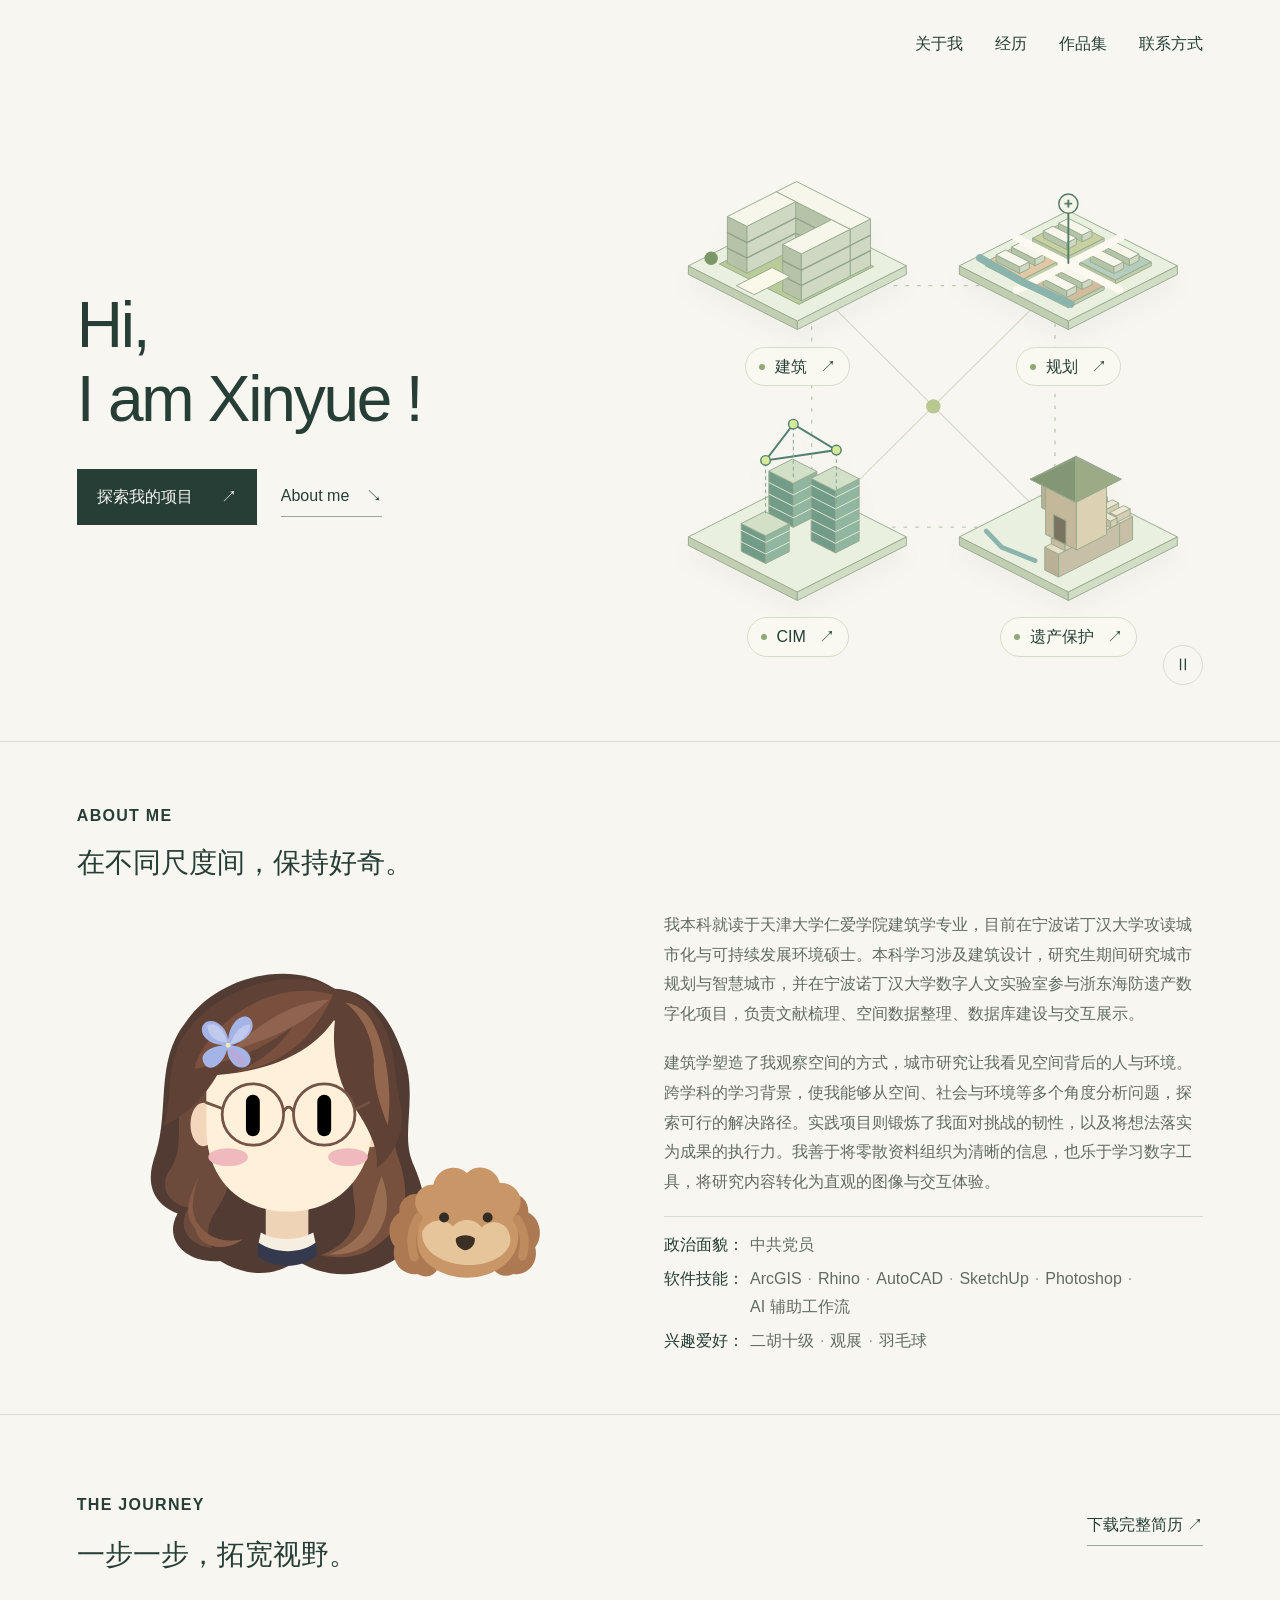
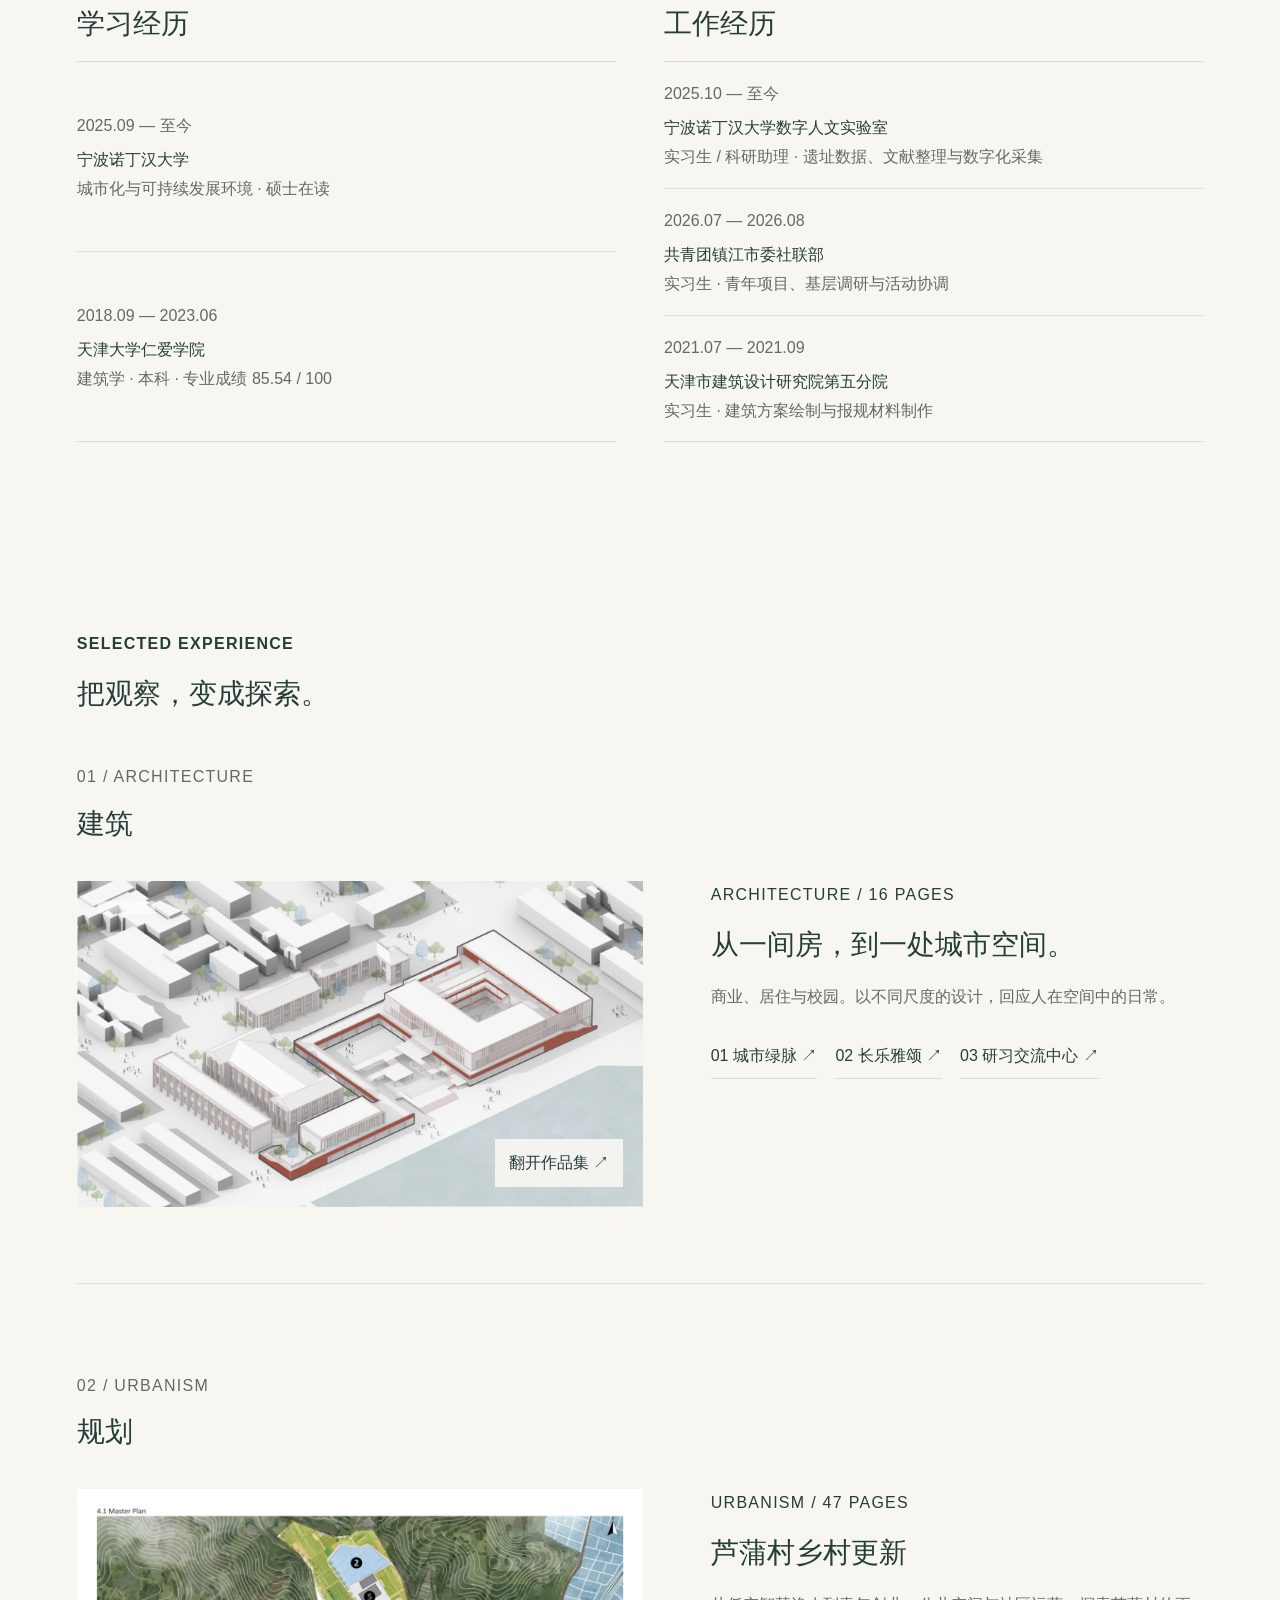
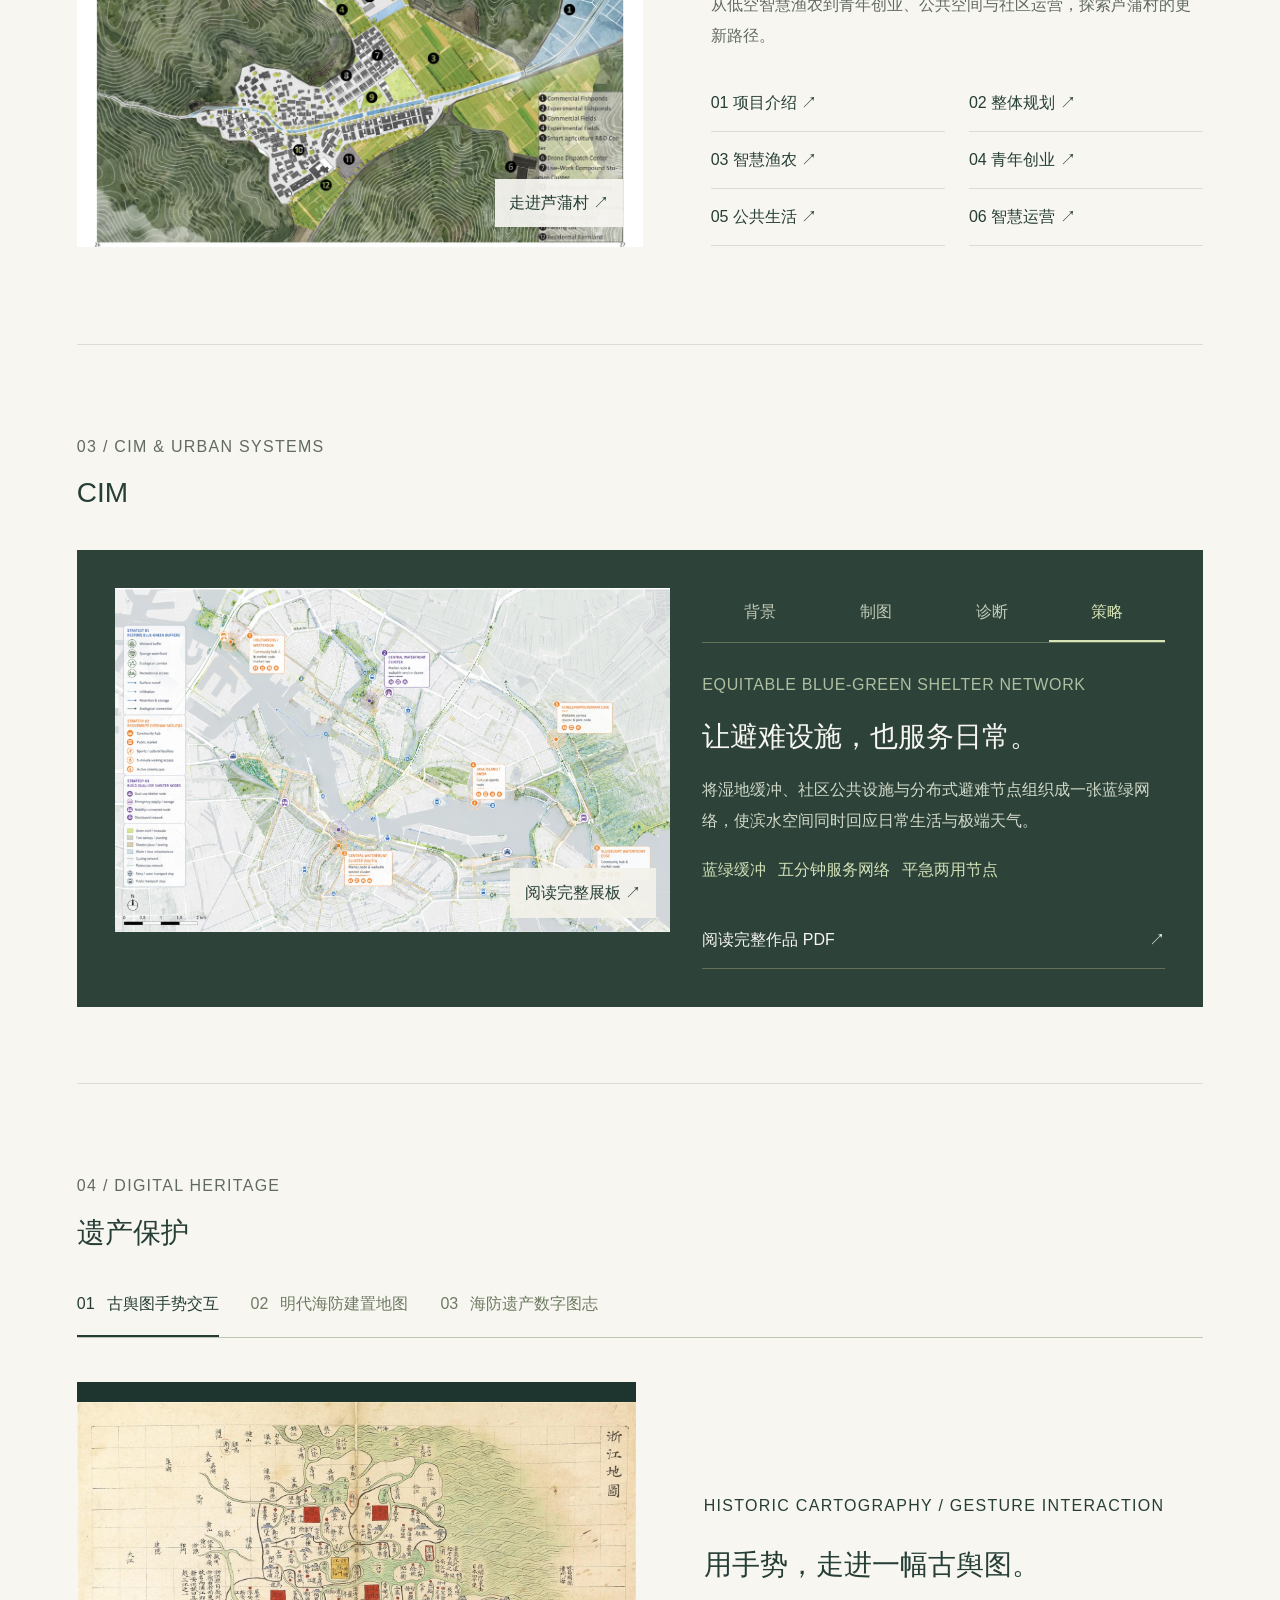
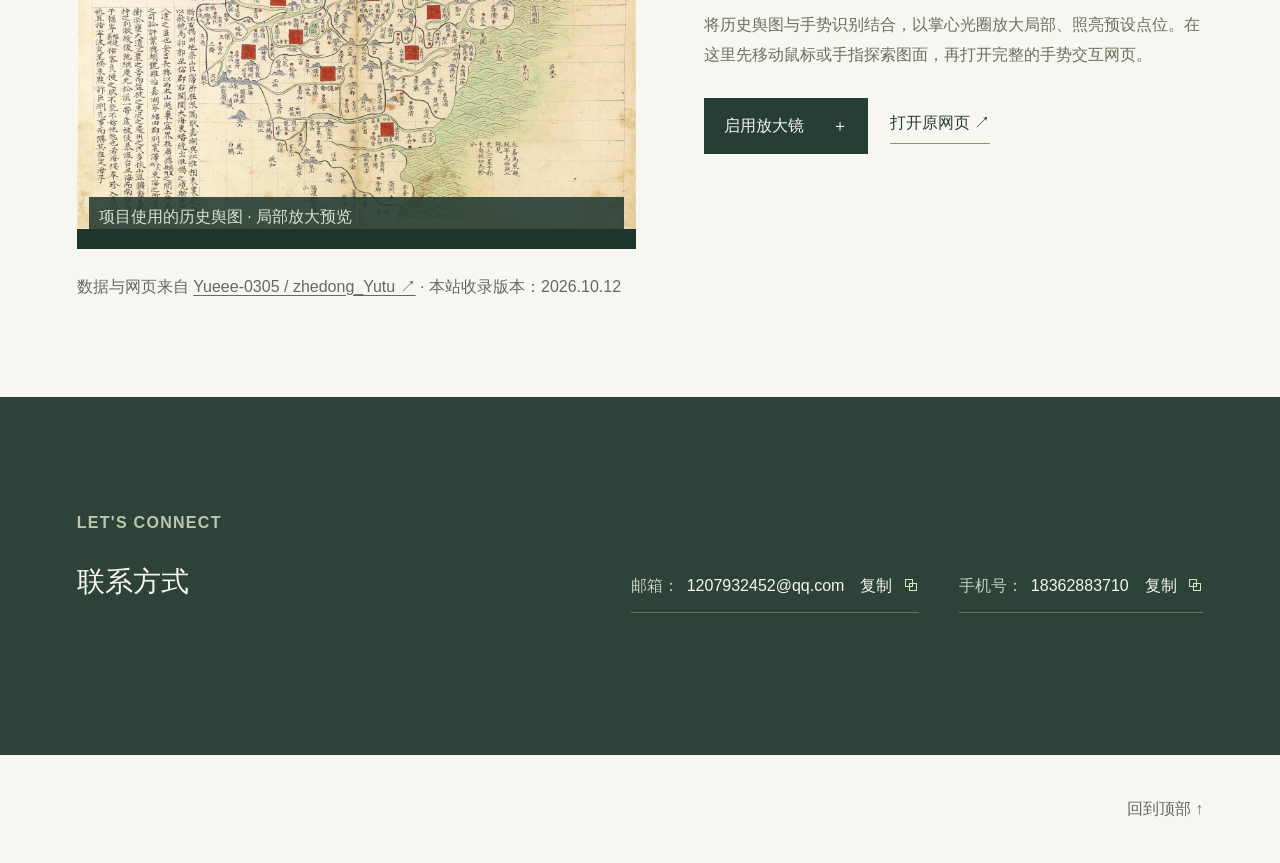
==== index.html @ 7f609395 "Publish reviewed portfolio source and assets" ====
<!doctype html>
<html lang="zh-CN">
<head><meta charset="utf-8"><meta name="viewport" content="width=device-width, initial-scale=1"><meta name="theme-color" content="#f3f2eb"><title>刘欣越 Xinyue Liu｜空间与数字之间</title><meta name="description" content="刘欣越的个人作品与研究档案：建筑、城市规划、遗产数字化与 CIM 交互探索。"><link rel="stylesheet" href="style.css"></head>
<body>
<header><nav aria-label="主导航"><a href="#about">关于我</a><a href="#journey">经历</a><a href="#works">作品集</a><a href="#contact">联系方式</a></nav></header>
<main>
<section class="hero hero-orbit" id="home" aria-labelledby="hello-title"><div class="hero-copy"><h1 id="hello-title">Hi,<br><span>I am Xinyue !</span></h1><div class="hero-links"><a class="primary" href="#works">探索我的项目 <span>↗</span></a><a class="text-link" href="#about">About me <span>↘</span></a></div></div><div class="floating-world" id="floating-world" aria-label="四个作品方向，选择浮标跳转"><div class="world-tilt"><svg class="world-connections" viewBox="0 0 600 600" fill="none" aria-hidden="true"><path d="M165 166 435 166 435 434 165 434Z" stroke="#bec9b4" stroke-width="1.5" stroke-dasharray="4 9"/><path d="M165 166 435 434M435 166 165 434" stroke="#d2d9c9" stroke-width="1.2"/><circle cx="300" cy="300" r="8" fill="#b9c891"/></svg><a class="world-beacon beacon-1" href="#architecture-module" aria-label="查看建筑作品"><span class="island-visual"><svg viewBox="0 0 260 225" fill="none" aria-hidden="true"><polygon points="16.1,145.0 130.0,202.6 130.0,193.6 16.1,136.0" fill="#c1ceb2" stroke="#99aa90" stroke-width="1" stroke-linejoin="round"/><polygon points="243.9,145.0 130.0,202.6 130.0,193.6 243.9,136.0" fill="#d2ddc5" stroke="#99aa90" stroke-width="1" stroke-linejoin="round"/><polygon points="130.0,78.4 243.9,136.0 130.0,193.6 16.1,136.0" fill="#eaf0df" stroke="#99aa90" stroke-width="1" stroke-linejoin="round"/><polygon points="126.6,94.6 209.9,136.7 131.7,176.3 48.4,134.1" fill="#b8cb99" stroke="#99aa90" stroke-width="1" stroke-linejoin="round"/><polygon points="107.9,107.6 185.2,146.8 185.2,97.8 107.9,58.6" fill="#b5c4a9" stroke="#99aa90" stroke-width="1" stroke-linejoin="round"/><polygon points="206.5,136.0 185.2,146.8 185.2,97.8 206.5,87.0" fill="#ced8c2" stroke="#99aa90" stroke-width="1" stroke-linejoin="round"/><polygon points="129.2,47.9 206.5,87.0 185.2,97.8 107.9,58.6" fill="#f7f6ea" stroke="#99aa90" stroke-width="1" stroke-linejoin="round"/><polyline points="107.9,91.6 185.2,130.8 206.5,120.0" fill="none" stroke="#93a28b" stroke-width="1.5" stroke-linecap="round"/><polyline points="107.9,75.6 185.2,114.8 206.5,104.0" fill="none" stroke="#93a28b" stroke-width="1.5" stroke-linecap="round"/><polygon points="56.9,133.4 77.3,143.7 77.3,94.7 56.9,84.4" fill="#b5c4a9" stroke="#99aa90" stroke-width="1" stroke-linejoin="round"/><polygon points="128.3,117.9 77.3,143.7 77.3,94.7 128.3,68.9" fill="#ced8c2" stroke="#99aa90" stroke-width="1" stroke-linejoin="round"/><polygon points="107.9,58.6 128.3,68.9 77.3,94.7 56.9,84.4" fill="#f7f6ea" stroke="#99aa90" stroke-width="1" stroke-linejoin="round"/><polyline points="56.9,117.4 77.3,127.7 128.3,101.9" fill="none" stroke="#93a28b" stroke-width="1.5" stroke-linecap="round"/><polyline points="56.9,101.4 77.3,111.7 128.3,85.9" fill="none" stroke="#93a28b" stroke-width="1.5" stroke-linecap="round"/><polygon points="114.7,162.7 134.2,172.6 134.2,123.6 114.7,113.7" fill="#b5c4a9" stroke="#99aa90" stroke-width="1" stroke-linejoin="round"/><polygon points="185.2,146.8 134.2,172.6 134.2,123.6 185.2,97.8" fill="#ced8c2" stroke="#99aa90" stroke-width="1" stroke-linejoin="round"/><polygon points="165.7,87.9 185.2,97.8 134.2,123.6 114.7,113.7" fill="#f7f6ea" stroke="#99aa90" stroke-width="1" stroke-linejoin="round"/><polyline points="114.7,146.7 134.2,156.6 185.2,130.8" fill="none" stroke="#93a28b" stroke-width="1.5" stroke-linecap="round"/><polyline points="114.7,130.7 134.2,140.6 185.2,114.8" fill="none" stroke="#93a28b" stroke-width="1.5" stroke-linecap="round"/><polygon points="103.7,137.9 122.3,147.3 85.0,166.2 66.2,156.8" fill="#faf8e9" stroke="#99aa90" stroke-width="1" stroke-linejoin="round"/><circle cx="39.9" cy="128.1" r="7" fill="#7c9868" stroke="none" stroke-width="1.5"/></svg></span><span class="beacon-label"><i aria-hidden="true"></i>建筑<span aria-hidden="true">↗</span></span></a><a class="world-beacon beacon-2" href="#planning-module" aria-label="查看规划作品"><span class="island-visual"><svg viewBox="0 0 260 225" fill="none" aria-hidden="true"><polygon points="16.1,145.0 130.0,202.6 130.0,193.6 16.1,136.0" fill="#c1ceb2" stroke="#99aa90" stroke-width="1" stroke-linejoin="round"/><polygon points="243.9,145.0 130.0,202.6 130.0,193.6 243.9,136.0" fill="#d2ddc5" stroke="#99aa90" stroke-width="1" stroke-linejoin="round"/><polygon points="130.0,78.4 243.9,136.0 130.0,193.6 16.1,136.0" fill="#eaf0df" stroke="#99aa90" stroke-width="1" stroke-linejoin="round"/><polygon points="92.6,111.1 130.0,130.0 130.0,126.0 92.6,107.1" fill="#b6c39e" stroke="#99aa90" stroke-width="1" stroke-linejoin="round"/><polygon points="167.4,111.1 130.0,130.0 130.0,126.0 167.4,107.1" fill="#bfceab" stroke="#99aa90" stroke-width="1" stroke-linejoin="round"/><polygon points="130.0,88.1 167.4,107.1 130.0,126.0 92.6,107.1" fill="#c7d19f" stroke="#99aa90" stroke-width="1" stroke-linejoin="round"/><polygon points="119.8,98.5 144.4,110.9 144.4,103.9 119.8,91.5" fill="#b5c4a9" stroke="#99aa90" stroke-width="1" stroke-linejoin="round"/><polygon points="154.7,105.8 144.4,110.9 144.4,103.9 154.7,98.8" fill="#ced8c2" stroke="#99aa90" stroke-width="1" stroke-linejoin="round"/><polygon points="130.0,86.3 154.7,98.8 144.4,103.9 119.8,91.5" fill="#f7f6ea" stroke="#99aa90" stroke-width="1" stroke-linejoin="round"/><polygon points="103.7,106.6 128.3,119.1 128.3,112.1 103.7,99.6" fill="#b5c4a9" stroke="#99aa90" stroke-width="1" stroke-linejoin="round"/><polygon points="138.5,113.9 128.3,119.1 128.3,112.1 138.5,106.9" fill="#ced8c2" stroke="#99aa90" stroke-width="1" stroke-linejoin="round"/><polygon points="113.8,94.5 138.5,106.9 128.3,112.1 103.7,99.6" fill="#f7f6ea" stroke="#99aa90" stroke-width="1" stroke-linejoin="round"/><polygon points="141.9,136.0 179.3,154.9 179.3,150.9 141.9,132.0" fill="#b6c39e" stroke="#99aa90" stroke-width="1" stroke-linejoin="round"/><polygon points="216.7,136.0 179.3,154.9 179.3,150.9 216.7,132.0" fill="#bfceab" stroke="#99aa90" stroke-width="1" stroke-linejoin="round"/><polygon points="179.3,113.1 216.7,132.0 179.3,150.9 141.9,132.0" fill="#b5cdbd" stroke="#99aa90" stroke-width="1" stroke-linejoin="round"/><polygon points="169.1,123.4 193.8,135.9 193.8,128.9 169.1,116.4" fill="#b5c4a9" stroke="#99aa90" stroke-width="1" stroke-linejoin="round"/><polygon points="203.9,130.7 193.8,135.9 193.8,128.9 203.9,123.7" fill="#ced8c2" stroke="#99aa90" stroke-width="1" stroke-linejoin="round"/><polygon points="179.3,111.2 203.9,123.7 193.8,128.9 169.1,116.4" fill="#f7f6ea" stroke="#99aa90" stroke-width="1" stroke-linejoin="round"/><polygon points="152.9,131.6 177.6,144.0 177.6,137.0 152.9,124.6" fill="#b5c4a9" stroke="#99aa90" stroke-width="1" stroke-linejoin="round"/><polygon points="187.8,138.9 177.6,144.0 177.6,137.0 187.8,131.9" fill="#ced8c2" stroke="#99aa90" stroke-width="1" stroke-linejoin="round"/><polygon points="163.2,119.4 187.8,131.9 177.6,137.0 152.9,124.6" fill="#f7f6ea" stroke="#99aa90" stroke-width="1" stroke-linejoin="round"/><polygon points="43.3,136.0 80.7,154.9 80.7,150.9 43.3,132.0" fill="#b6c39e" stroke="#99aa90" stroke-width="1" stroke-linejoin="round"/><polygon points="118.1,136.0 80.7,154.9 80.7,150.9 118.1,132.0" fill="#bfceab" stroke="#99aa90" stroke-width="1" stroke-linejoin="round"/><polygon points="80.7,113.1 118.1,132.0 80.7,150.9 43.3,132.0" fill="#e0c8a5" stroke="#99aa90" stroke-width="1" stroke-linejoin="round"/><polygon points="70.5,123.4 95.2,135.9 95.2,128.9 70.5,116.4" fill="#b5c4a9" stroke="#99aa90" stroke-width="1" stroke-linejoin="round"/><polygon points="105.3,130.7 95.2,135.9 95.2,128.9 105.3,123.7" fill="#ced8c2" stroke="#99aa90" stroke-width="1" stroke-linejoin="round"/><polygon points="80.7,111.2 105.3,123.7 95.2,128.9 70.5,116.4" fill="#f7f6ea" stroke="#99aa90" stroke-width="1" stroke-linejoin="round"/><polygon points="54.4,131.6 79.0,144.0 79.0,137.0 54.4,124.6" fill="#b5c4a9" stroke="#99aa90" stroke-width="1" stroke-linejoin="round"/><polygon points="89.2,138.9 79.0,144.0 79.0,137.0 89.2,131.9" fill="#ced8c2" stroke="#99aa90" stroke-width="1" stroke-linejoin="round"/><polygon points="64.5,119.4 89.2,131.9 79.0,137.0 54.4,124.6" fill="#f7f6ea" stroke="#99aa90" stroke-width="1" stroke-linejoin="round"/><polygon points="92.6,160.9 130.0,179.9 130.0,175.9 92.6,156.9" fill="#b6c39e" stroke="#99aa90" stroke-width="1" stroke-linejoin="round"/><polygon points="167.4,160.9 130.0,179.9 130.0,175.9 167.4,156.9" fill="#bfceab" stroke="#99aa90" stroke-width="1" stroke-linejoin="round"/><polygon points="130.0,138.0 167.4,156.9 130.0,175.9 92.6,156.9" fill="#d2bc9d" stroke="#99aa90" stroke-width="1" stroke-linejoin="round"/><polygon points="119.8,148.3 144.4,160.8 144.4,153.8 119.8,141.3" fill="#b5c4a9" stroke="#99aa90" stroke-width="1" stroke-linejoin="round"/><polygon points="154.7,155.7 144.4,160.8 144.4,153.8 154.7,148.7" fill="#ced8c2" stroke="#99aa90" stroke-width="1" stroke-linejoin="round"/><polygon points="130.0,136.2 154.7,148.7 144.4,153.8 119.8,141.3" fill="#f7f6ea" stroke="#99aa90" stroke-width="1" stroke-linejoin="round"/><polygon points="103.7,156.5 128.3,169.0 128.3,162.0 103.7,149.5" fill="#b5c4a9" stroke="#99aa90" stroke-width="1" stroke-linejoin="round"/><polygon points="138.5,163.8 128.3,169.0 128.3,162.0 138.5,156.8" fill="#ced8c2" stroke="#99aa90" stroke-width="1" stroke-linejoin="round"/><polygon points="113.8,144.3 138.5,156.8 128.3,162.0 103.7,149.5" fill="#f7f6ea" stroke="#99aa90" stroke-width="1" stroke-linejoin="round"/><polyline points="75.6,106.5 183.6,161.1" fill="none" stroke="#fcfaf0" stroke-width="8" stroke-linecap="round"/><polyline points="184.4,106.5 75.6,161.5" fill="none" stroke="#fcfaf0" stroke-width="8" stroke-linecap="round"/><polyline points="37.4,127.7 82.4,153.1 132.6,175.9" fill="none" stroke="#8bb4ac" stroke-width="8" stroke-linecap="round"/><polyline points="130.0,133.0 130.0,74.0" fill="none" stroke="#557c69" stroke-width="2" stroke-linecap="round"/><circle cx="130.0" cy="71.0" r="10" fill="#f3f5e8" stroke="#547965" stroke-width="1.5"/><path d="M126.0 71.0h8m-4-4v8" stroke="#547965" stroke-width="2"/></svg></span><span class="beacon-label"><i aria-hidden="true"></i>规划<span aria-hidden="true">↗</span></span></a><a class="world-beacon beacon-3" href="#amsterdam" aria-label="查看CIM作品"><span class="island-visual"><svg viewBox="0 0 260 225" fill="none" aria-hidden="true"><polygon points="16.1,145.0 130.0,202.6 130.0,193.6 16.1,136.0" fill="#c1ceb2" stroke="#99aa90" stroke-width="1" stroke-linejoin="round"/><polygon points="243.9,145.0 130.0,202.6 130.0,193.6 243.9,136.0" fill="#d2ddc5" stroke="#99aa90" stroke-width="1" stroke-linejoin="round"/><polygon points="130.0,78.4 243.9,136.0 130.0,193.6 16.1,136.0" fill="#eaf0df" stroke="#99aa90" stroke-width="1" stroke-linejoin="round"/><polygon points="100.2,113.2 125.8,126.1 125.8,80.1 100.2,67.2" fill="#729b88" stroke="#99aa90" stroke-width="1" stroke-linejoin="round"/><polygon points="150.4,113.6 125.8,126.1 125.8,80.1 150.4,67.6" fill="#91b6a0" stroke="#99aa90" stroke-width="1" stroke-linejoin="round"/><polygon points="124.9,54.7 150.4,67.6 125.8,80.1 100.2,67.2" fill="#d1e0c7" stroke="#99aa90" stroke-width="1" stroke-linejoin="round"/><polyline points="100.2,103.2 125.8,116.1 150.4,103.6" fill="none" stroke="#e0ead7" stroke-width="1" stroke-linecap="round"/><polyline points="100.2,91.2 125.8,104.1 150.4,91.6" fill="none" stroke="#e0ead7" stroke-width="1" stroke-linecap="round"/><polyline points="100.2,79.2 125.8,92.1 150.4,79.6" fill="none" stroke="#e0ead7" stroke-width="1" stroke-linecap="round"/><polygon points="144.4,139.9 169.9,152.8 169.9,87.8 144.4,74.9" fill="#729b88" stroke="#99aa90" stroke-width="1" stroke-linejoin="round"/><polygon points="194.6,140.3 169.9,152.8 169.9,87.8 194.6,75.3" fill="#91b6a0" stroke="#99aa90" stroke-width="1" stroke-linejoin="round"/><polygon points="169.1,62.4 194.6,75.3 169.9,87.8 144.4,74.9" fill="#d1e0c7" stroke="#99aa90" stroke-width="1" stroke-linejoin="round"/><polyline points="144.4,129.9 169.9,142.8 194.6,130.3" fill="none" stroke="#e0ead7" stroke-width="1" stroke-linecap="round"/><polyline points="144.4,117.9 169.9,130.8 194.6,118.3" fill="none" stroke="#e0ead7" stroke-width="1" stroke-linecap="round"/><polyline points="144.4,105.9 169.9,118.8 194.6,106.3" fill="none" stroke="#e0ead7" stroke-width="1" stroke-linecap="round"/><polyline points="144.4,93.9 169.9,106.8 194.6,94.3" fill="none" stroke="#e0ead7" stroke-width="1" stroke-linecap="round"/><polyline points="144.4,81.9 169.9,94.8 194.6,82.3" fill="none" stroke="#e0ead7" stroke-width="1" stroke-linecap="round"/><polygon points="71.3,151.1 96.8,163.9 96.8,134.9 71.3,122.1" fill="#729b88" stroke="#99aa90" stroke-width="1" stroke-linejoin="round"/><polygon points="121.5,151.5 96.8,163.9 96.8,134.9 121.5,122.5" fill="#91b6a0" stroke="#99aa90" stroke-width="1" stroke-linejoin="round"/><polygon points="96.0,109.6 121.5,122.5 96.8,134.9 71.3,122.1" fill="#d1e0c7" stroke="#99aa90" stroke-width="1" stroke-linejoin="round"/><polyline points="71.3,141.1 96.8,153.9 121.5,141.5" fill="none" stroke="#e0ead7" stroke-width="1" stroke-linecap="round"/><polyline points="71.3,129.1 96.8,141.9 121.5,129.5" fill="none" stroke="#e0ead7" stroke-width="1" stroke-linecap="round"/><polyline points="125.8,18.2 170.8,45.3 96.8,56.1 125.8,18.2" fill="none" stroke="#527f70" stroke-width="2" stroke-linecap="round"/><polyline points="125.8,73.2 125.8,18.2" fill="none" stroke="#7ea492" stroke-width="1" stroke-linecap="round" stroke-dasharray="3 4"/><circle cx="125.8" cy="18.2" r="5" fill="#d6e998" stroke="#527f70" stroke-width="1.5"/><polyline points="170.8,100.3 170.8,45.3" fill="none" stroke="#7ea492" stroke-width="1" stroke-linecap="round" stroke-dasharray="3 4"/><circle cx="170.8" cy="45.3" r="5" fill="#d6e998" stroke="#527f70" stroke-width="1.5"/><polyline points="96.8,111.1 96.8,56.1" fill="none" stroke="#7ea492" stroke-width="1" stroke-linecap="round" stroke-dasharray="3 4"/><circle cx="96.8" cy="56.1" r="5" fill="#d6e998" stroke="#527f70" stroke-width="1.5"/></svg></span><span class="beacon-label"><i aria-hidden="true"></i>CIM<span aria-hidden="true">↗</span></span></a><a class="world-beacon beacon-4" href="#research" aria-label="查看遗产保护作品"><span class="island-visual"><svg viewBox="0 0 260 225" fill="none" aria-hidden="true"><polygon points="16.1,145.0 130.0,202.6 130.0,193.6 16.1,136.0" fill="#c1ceb2" stroke="#99aa90" stroke-width="1" stroke-linejoin="round"/><polygon points="243.9,145.0 130.0,202.6 130.0,193.6 243.9,136.0" fill="#d2ddc5" stroke="#99aa90" stroke-width="1" stroke-linejoin="round"/><polygon points="130.0,78.4 243.9,136.0 130.0,193.6 16.1,136.0" fill="#eaf0df" stroke="#99aa90" stroke-width="1" stroke-linejoin="round"/><polygon points="102.0,105.5 182.7,146.3 182.7,122.3 102.0,81.5" fill="#b9b096" stroke="#99aa90" stroke-width="1" stroke-linejoin="round"/><polygon points="197.1,139.0 182.7,146.3 182.7,122.3 197.1,115.0" fill="#c8c0a6" stroke="#99aa90" stroke-width="1" stroke-linejoin="round"/><polygon points="116.4,74.2 197.1,115.0 182.7,122.3 102.0,81.5" fill="#e7ddc4" stroke="#99aa90" stroke-width="1" stroke-linejoin="round"/><polygon points="105.3,170.8 119.8,178.1 119.8,154.1 105.3,146.8" fill="#b9b096" stroke="#99aa90" stroke-width="1" stroke-linejoin="round"/><polygon points="183.6,145.9 119.8,178.1 119.8,154.1 183.6,121.9" fill="#c8c0a6" stroke="#99aa90" stroke-width="1" stroke-linejoin="round"/><polygon points="169.1,114.6 183.6,121.9 119.8,154.1 105.3,146.8" fill="#e7ddc4" stroke="#99aa90" stroke-width="1" stroke-linejoin="round"/><polygon points="102.0,81.5 108.8,84.9 108.8,77.9 102.0,74.5" fill="#c5bba0" stroke="#99aa90" stroke-width="1" stroke-linejoin="round"/><polygon points="123.2,77.6 108.8,84.9 108.8,77.9 123.2,70.6" fill="#d6cdb3" stroke="#99aa90" stroke-width="1" stroke-linejoin="round"/><polygon points="116.4,67.2 123.2,70.6 108.8,77.9 102.0,74.5" fill="#eee6d3" stroke="#99aa90" stroke-width="1" stroke-linejoin="round"/><polygon points="113.8,87.5 120.7,90.9 120.7,83.9 113.8,80.5" fill="#c5bba0" stroke="#99aa90" stroke-width="1" stroke-linejoin="round"/><polygon points="135.1,83.6 120.7,90.9 120.7,83.9 135.1,76.6" fill="#d6cdb3" stroke="#99aa90" stroke-width="1" stroke-linejoin="round"/><polygon points="128.3,73.2 135.1,76.6 120.7,83.9 113.8,80.5" fill="#eee6d3" stroke="#99aa90" stroke-width="1" stroke-linejoin="round"/><polygon points="125.8,93.5 132.6,97.0 132.6,90.0 125.8,86.5" fill="#c5bba0" stroke="#99aa90" stroke-width="1" stroke-linejoin="round"/><polygon points="147.0,89.6 132.6,97.0 132.6,90.0 147.0,82.6" fill="#d6cdb3" stroke="#99aa90" stroke-width="1" stroke-linejoin="round"/><polygon points="140.2,79.2 147.0,82.6 132.6,90.0 125.8,86.5" fill="#eee6d3" stroke="#99aa90" stroke-width="1" stroke-linejoin="round"/><polygon points="137.7,99.5 144.4,103.0 144.4,96.0 137.7,92.5" fill="#c5bba0" stroke="#99aa90" stroke-width="1" stroke-linejoin="round"/><polygon points="158.9,95.7 144.4,103.0 144.4,96.0 158.9,88.7" fill="#d6cdb3" stroke="#99aa90" stroke-width="1" stroke-linejoin="round"/><polygon points="152.1,85.2 158.9,88.7 144.4,96.0 137.7,92.5" fill="#eee6d3" stroke="#99aa90" stroke-width="1" stroke-linejoin="round"/><polygon points="149.6,105.6 156.3,109.0 156.3,102.0 149.6,98.6" fill="#c5bba0" stroke="#99aa90" stroke-width="1" stroke-linejoin="round"/><polygon points="170.8,101.7 156.3,109.0 156.3,102.0 170.8,94.7" fill="#d6cdb3" stroke="#99aa90" stroke-width="1" stroke-linejoin="round"/><polygon points="164.0,91.2 170.8,94.7 156.3,102.0 149.6,98.6" fill="#eee6d3" stroke="#99aa90" stroke-width="1" stroke-linejoin="round"/><polygon points="161.4,111.6 168.2,115.0 168.2,108.0 161.4,104.6" fill="#c5bba0" stroke="#99aa90" stroke-width="1" stroke-linejoin="round"/><polygon points="182.7,107.7 168.2,115.0 168.2,108.0 182.7,100.7" fill="#d6cdb3" stroke="#99aa90" stroke-width="1" stroke-linejoin="round"/><polygon points="175.9,97.3 182.7,100.7 168.2,108.0 161.4,104.6" fill="#eee6d3" stroke="#99aa90" stroke-width="1" stroke-linejoin="round"/><polygon points="173.3,117.6 180.2,121.0 180.2,114.0 173.3,110.6" fill="#c5bba0" stroke="#99aa90" stroke-width="1" stroke-linejoin="round"/><polygon points="194.6,113.7 180.2,121.0 180.2,114.0 194.6,106.7" fill="#d6cdb3" stroke="#99aa90" stroke-width="1" stroke-linejoin="round"/><polygon points="187.8,103.3 194.6,106.7 180.2,114.0 173.3,110.6" fill="#eee6d3" stroke="#99aa90" stroke-width="1" stroke-linejoin="round"/><polygon points="159.8,119.3 174.2,126.6 174.2,119.6 159.8,112.3" fill="#c5bba0" stroke="#99aa90" stroke-width="1" stroke-linejoin="round"/><polygon points="181.0,123.2 174.2,126.6 174.2,119.6 181.0,116.2" fill="#d6cdb3" stroke="#99aa90" stroke-width="1" stroke-linejoin="round"/><polygon points="166.6,108.9 181.0,116.2 174.2,119.6 159.8,112.3" fill="#eee6d3" stroke="#99aa90" stroke-width="1" stroke-linejoin="round"/><polygon points="147.8,125.3 162.3,132.6 162.3,125.6 147.8,118.3" fill="#c5bba0" stroke="#99aa90" stroke-width="1" stroke-linejoin="round"/><polygon points="169.1,129.2 162.3,132.6 162.3,125.6 169.1,122.2" fill="#d6cdb3" stroke="#99aa90" stroke-width="1" stroke-linejoin="round"/><polygon points="154.7,114.9 169.1,122.2 162.3,125.6 147.8,118.3" fill="#eee6d3" stroke="#99aa90" stroke-width="1" stroke-linejoin="round"/><polygon points="135.9,131.3 150.4,138.7 150.4,131.7 135.9,124.3" fill="#c5bba0" stroke="#99aa90" stroke-width="1" stroke-linejoin="round"/><polygon points="157.2,135.2 150.4,138.7 150.4,131.7 157.2,128.2" fill="#d6cdb3" stroke="#99aa90" stroke-width="1" stroke-linejoin="round"/><polygon points="142.8,120.9 157.2,128.2 150.4,131.7 135.9,124.3" fill="#eee6d3" stroke="#99aa90" stroke-width="1" stroke-linejoin="round"/><polygon points="124.0,137.4 138.5,144.7 138.5,137.7 124.0,130.4" fill="#c5bba0" stroke="#99aa90" stroke-width="1" stroke-linejoin="round"/><polygon points="145.3,141.2 138.5,144.7 138.5,137.7 145.3,134.2" fill="#d6cdb3" stroke="#99aa90" stroke-width="1" stroke-linejoin="round"/><polygon points="130.8,126.9 145.3,134.2 138.5,137.7 124.0,130.4" fill="#eee6d3" stroke="#99aa90" stroke-width="1" stroke-linejoin="round"/><polygon points="112.2,143.4 126.6,150.7 126.6,143.7 112.2,136.4" fill="#c5bba0" stroke="#99aa90" stroke-width="1" stroke-linejoin="round"/><polygon points="133.4,147.3 126.6,150.7 126.6,143.7 133.4,140.3" fill="#d6cdb3" stroke="#99aa90" stroke-width="1" stroke-linejoin="round"/><polygon points="119.0,132.9 133.4,140.3 126.6,143.7 112.2,136.4" fill="#eee6d3" stroke="#99aa90" stroke-width="1" stroke-linejoin="round"/><polygon points="106.2,133.4 138.5,149.8 138.5,92.8 106.2,76.4" fill="#c3b899" stroke="#99aa90" stroke-width="1" stroke-linejoin="round"/><polygon points="169.9,133.8 138.5,149.8 138.5,92.8 169.9,76.8" fill="#ddd1b4" stroke="#99aa90" stroke-width="1" stroke-linejoin="round"/><polygon points="137.7,60.5 169.9,76.8 138.5,92.8 106.2,76.4" fill="#e9e0c8" stroke="#99aa90" stroke-width="1" stroke-linejoin="round"/><polygon points="137.7,51.8 185.2,75.8 137.7,99.9 90.1,75.8" fill="#738668" stroke="#99aa90" stroke-width="1" stroke-linejoin="round"/><polygon points="90.1,75.8 137.7,53.8 137.7,99.9" fill="#839774" stroke="#99aa90" stroke-width="1" stroke-linejoin="round"/><polygon points="185.2,75.8 137.7,53.8 137.7,99.9" fill="#9aab86" stroke="#99aa90" stroke-width="1" stroke-linejoin="round"/><polygon points="137.7,51.8 137.7,53.8 185.2,75.8" fill="#9eae8c" stroke="#99aa90" stroke-width="1" stroke-linejoin="round"/><polygon points="114.7,137.7 127.5,144.2 127.5,119.2 114.7,112.7" fill="#79745f" stroke="#99aa90" stroke-width="1" stroke-linejoin="round"/><polyline points="44.2,130.0 60.3,146.8 95.2,160.9" fill="none" stroke="#8bb4ac" stroke-width="5" stroke-linecap="round"/></svg></span><span class="beacon-label"><i aria-hidden="true"></i>遗产保护<span aria-hidden="true">↗</span></span></a></div><button id="world-motion" class="world-motion" aria-label="暂停浮标动画" aria-pressed="false">Ⅱ</button></div></section>
<section class="about section" id="about"><div class="about-heading"><p class="eyebrow">ABOUT ME</p><h2>在不同尺度间，保持好奇。</h2></div><div class="about-body"><div class="portrait-stage"><button class="portrait-play" id="portrait-play" aria-label="第一次上传2D头像后的女生造型：棕色侧分长发、圆框眼镜、奶油脸和绣球花瓣。眼睛跟随鼠标，点击眯眼歪头、小狗吐舌头"><svg xmlns="http://www.w3.org/2000/svg" class="robot-companion restored-2d-portrait" data-gaze-x="174" data-gaze-y="174" data-gaze-range-x="9" data-gaze-range-y="6" viewBox="20 16 424 350" fill="none" aria-hidden="true">
<g class="robot-head">
<!-- Reference features: chestnut side-swept fringe, softly curled ends, round glasses and hydrangea petal. -->
<path d="M220 46C181 17 104 30 70 80 39 119 54 168 40 212c-12 32-2 51 22 61-15 26 8 51 43 48 30 19 63 13 77-1 40 28 103 11 117-20 21-22 11-54 0-79-12-29 6-67-9-107-13-40-35-67-70-68Z" fill="#523b33"/>
<path d="M74 124C52 165 75 205 52 232c-8 17 3 32 21 35-14 24 5 39 24 41-14-26 11-41 15-61l-2-108Z" fill="#6d4b3c"/>
<path d="M264 100c30 47 8 80 21 117 13 38 8 66-19 86-20 17-42 15-60 12 31-12 39-31 34-56l-10-113Z" fill="#77503e"/>
<path d="M151 254h43v47c-8 9-32 9-43 0Z" fill="#efd3b7"/>
<path d="M146 292c16 9 36 9 53 0l3 14c-17 14-43 14-59 0Z" fill="#f5eee1"/>
<path d="M143 302c18 12 43 12 59 0v14c-17 13-42 13-59 0Z" fill="#34394e"/>
<ellipse cx="88" cy="183" rx="13" ry="22" fill="#f3d6bb"/><ellipse cx="258" cy="184" rx="13" ry="22" fill="#f3d6bb"/>
<path d="M91 145c0-51 34-78 82-78 49 0 85 29 85 78v40c0 49-34 86-84 86-51 0-83-35-83-84Z" fill="#fff0d9"/>
<!-- Asymmetric, broad fringe; the high side part is the reference's main silhouette. -->
<path d="M224 48C183 21 111 42 77 82 47 113 58 157 48 184c24-10 43-32 54-51 53-4 96-22 119-57-4 32 2 65 19 89 16 24 25 42 23 62 22-16 30-44 23-69-6-24-2-60-25-88-10-14-22-23-37-22Z" fill="#604135"/>
<path d="M219 52c-50-14-98 12-124 44-8 10-14 21-16 31 33-6 74-21 100-44-14 22-33 37-58 47 45-7 76-30 98-78Z" fill="#79503d"/>
<path d="M215 57c-40 3-71 25-100 52 38-12 72-24 100-52Z" fill="#8f6350"/>
<path d="M231 60c14 10 27 30 29 58-1 30 10 54 14 66 5-31 0-78-17-107-6-9-14-15-26-17Z" fill="#93664e"/>
<path d="M83 236c-8 27-9 43 8 56 10 8 23 10 37 7-24 17-47 3-48-11-14-15-5-34 3-52Z" fill="#875b46"/>
<path d="M268 235c9 24 7 45-7 62-11 13-28 19-46 17 18-6 30-16 37-30 7-13 8-31 16-49Z" fill="#986d52"/>
<ellipse cx="113" cy="216" rx="20" ry="9" fill="#efb9bd"/><ellipse cx="234" cy="216" rx="20" ry="9" fill="#efb9bd"/>
<g class="robot-gaze"><g class="robot-blink"><rect class="capsule-eye" x="131" y="153" width="14" height="42" rx="7" fill="#000000"/><rect class="capsule-eye" x="203" y="153" width="14" height="42" rx="7" fill="#000000"/></g><g class="happy-eyes" opacity="0" stroke="#000000" stroke-width="6" stroke-linecap="round"><path d="M126 176Q138 160 150 176"/><path d="M198 176Q210 160 222 176"/></g></g>
<g class="portrait-glasses" stroke="#745447" stroke-width="2.8"><circle cx="138" cy="173" r="31"/><circle cx="210" cy="173" r="31"/><path d="M169 170c3-6 7-6 10 0m-72-3-16-6m150 7 14-7" stroke-linecap="round"/></g>
<g class="hydrangea-petal">
<path d="M108 103C87 101 83 87 89 81c8-7 22 2 24 16 2-20 17-28 23-20 6 10-4 22-20 26 19 2 24 16 16 21-10 6-20-6-20-17-4 16-18 24-23 15-6-9 3-17 19-19Z" fill="#a5b4e7"/>
<path d="M112 100c-3-14-12-21-20-17 0 10 9 18 20 17Zm3 2c11-2 21-10 20-20-9 0-16 9-20 20Z" fill="#c0caee"/>
<path d="M114 106c0 10 9 18 16 17 2-8-5-14-16-17Z" fill="#b8a9db"/>
<circle cx="113" cy="103" r="2.5" fill="#ebe6bd"/>
</g>
</g>
<!-- Teddy-cut toy poodle: rounded curls, pendant ears and a compact muzzle. -->
<g class="teddy-head">
<path d="M316 258c-17-12-32 1-30 14-12 8-13 24-5 34-4 16 8 30 23 28 13 7 23-2 23-16Zm69 0c18-12 32 0 31 14 13 7 15 24 7 35 4 16-8 29-22 27-13 6-23-3-24-17Z" fill="#ad7952"/>
<path d="M309 276c-15-14-4-33 11-32 5-19 24-21 34-12 12-12 31-3 33 10 20 0 28 20 15 34 8 20 4 39-13 51-22 16-57 14-76-5-12-12-11-31-4-46Z" fill="#c99767"/>
<path d="M309 291c7-13 22-14 31-5 7-9 22-9 29 1 9-9 25-6 28 7 6 15-14 31-40 31-27 0-50-14-48-34Z" fill="#e7c59b"/>
<circle cx="331" cy="277" r="5" fill="#322c25"/><circle cx="375" cy="277" r="5" fill="#322c25"/>
<g class="teddy-tongue" opacity="0"><path d="M342 309c3 11 18 11 21 0Z" fill="#674736"/><path d="M346 313h13v10c0 11-13 11-13 0Z" fill="#e7a1a5"/><path d="M352.5 315v8" stroke="#cb818d" stroke-width="1.2" stroke-linecap="round"/></g>
<path d="M343 298c5-4 14-4 19 0 1 7-5 12-10 12-5-1-10-5-9-12Z" fill="#3c3025"/>
<path d="M305 277c-8 13-8 29-4 40m104-38c8 13 9 24 5 37" stroke="#bd8b5e" stroke-width="9" stroke-linecap="round"/>
</g>
</svg>
</button></div><div class="about-content"><p class="about-bio">我本科就读于天津大学仁爱学院建筑学专业，目前在宁波诺丁汉大学攻读城市化与可持续发展环境硕士。本科学习涉及建筑设计，研究生期间研究城市规划与智慧城市，并在宁波诺丁汉大学数字人文实验室参与浙东海防遗产数字化项目，负责文献梳理、空间数据整理、数据库建设与交互展示。</p><p class="about-reflection">建筑学塑造了我观察空间的方式，城市研究让我看见空间背后的人与环境。跨学科的学习背景，使我能够从空间、社会与环境等多个角度分析问题，探索可行的解决路径。实践项目则锻炼了我面对挑战的韧性，以及将想法落实为成果的执行力。我善于将零散资料组织为清晰的信息，也乐于学习数字工具，将研究内容转化为直观的图像与交互体验。</p><div class="profile-facts"><p class="profile-detail profile-politics"><span>政治面貌：</span><span class="fact-values"><span>中共党员</span></span></p><p class="profile-detail profile-skills"><span>软件技能：</span><span class="fact-values"><span>ArcGIS</span><span>Rhino</span><span>AutoCAD</span><span>SketchUp</span><span>Photoshop</span><span>AI 辅助工作流</span></span></p><p class="profile-detail profile-hobbies"><span>兴趣爱好：</span><span class="fact-values"><span>二胡十级</span><span>观展</span><span>羽毛球</span></span></p></div></div></div></section>
<section class="journey section" id="journey"><div class="section-heading"><div><p class="eyebrow">THE JOURNEY</p><h2>一步一步，拓宽视野。</h2></div><a class="text-link" href="assets/xinyue-liu-resume.pdf" download>下载完整简历 ↗</a></div><div class="journey-columns"><section class="journey-group" aria-labelledby="education-title"><h3 id="education-title">学习经历</h3><div class="timeline"><article><span class="time">2025.09 — 至今</span><div><h3>宁波诺丁汉大学</h3><p>城市化与可持续发展环境 · 硕士在读</p></div><span class="role">EDUCATION</span></article><article><span class="time">2018.09 — 2023.06</span><div><h3>天津大学仁爱学院</h3><p>建筑学 · 本科 · 专业成绩 85.54 / 100</p></div><span class="role">EDUCATION</span></article></div></section><section class="journey-group" aria-labelledby="internship-title"><h3 id="internship-title">工作经历</h3><div class="timeline"><article><span class="time">2025.10 — 至今</span><div><h3>宁波诺丁汉大学数字人文实验室</h3><p>实习生 / 科研助理 · 遗址数据、文献整理与数字化采集</p></div><span class="role">RESEARCH</span></article><article><span class="time">2026.07 — 2026.08</span><div><h3>共青团镇江市委社联部</h3><p>实习生 · 青年项目、基层调研与活动协调</p></div><span class="role">EXPERIENCE</span></article><article><span class="time">2021.07 — 2021.09</span><div><h3>天津市建筑设计研究院第五分院</h3><p>实习生 · 建筑方案绘制与报规材料制作</p></div><span class="role">DESIGN</span></article></div></section></div></section>

<section class="works section" id="works"><div class="section-heading"><div><p class="eyebrow">SELECTED EXPERIENCE</p><h2>把观察，变成探索。</h2></div></div><article class="work-module" id="architecture-module"><div class="module-heading"><p class="eyebrow">01 / ARCHITECTURE</p><h3>建筑</h3></div><article class="book-card"><button class="book-cover" data-portfolio="architecture" data-board="7" aria-label="打开建筑作品集"><img src="assets/architecture/exchange.webp" alt="国际留学生研习交流中心原作鸟瞰" loading="lazy"><span>翻开作品集 ↗</span></button><div class="book-copy"><p class="eyebrow">ARCHITECTURE / 16 PAGES</p><h3>从一间房，到一处城市空间。</h3><p>商业、居住与校园。以不同尺度的设计，回应人在空间中的日常。</p><div class="book-chapters"><button data-portfolio="architecture" data-board="0">01 城市绿脉 ↗</button><button data-portfolio="architecture" data-board="3">02 长乐雅颂 ↗</button><button data-portfolio="architecture" data-board="7">03 研习交流中心 ↗</button></div></div></article></article><article class="work-module" id="planning-module"><div class="module-heading"><p class="eyebrow">02 / URBANISM</p><h3>规划</h3></div><article class="book-card"><button class="book-cover" data-portfolio="planning" data-board="28" aria-label="打开芦蒲村规划作品集总体规划"><img src="assets/planning/masterplan.webp" alt="芦蒲村总体规划原图，两页拼接" loading="lazy"><span>走进芦蒲村 ↗</span></button><div class="book-copy"><p class="eyebrow">URBANISM / 47 PAGES</p><h3>芦蒲村乡村更新</h3><p>从低空智慧渔农到青年创业、公共空间与社区运营，探索芦蒲村的更新路径。</p><div class="book-chapters"><button data-project="village">01 项目介绍 ↗</button><button data-portfolio="planning" data-board="28">02 整体规划 ↗</button><button data-portfolio="planning" data-board="31">03 智慧渔农 ↗</button><button data-portfolio="planning" data-board="37">04 青年创业 ↗</button><button data-portfolio="planning" data-board="40">05 公共生活 ↗</button><button data-portfolio="planning" data-board="45">06 智慧运营 ↗</button></div></div></article></article><article class="work-module featured-project" id="amsterdam">
<div class="module-heading"><p class="eyebrow">03 / CIM & URBAN SYSTEMS</p><h3>CIM</h3></div><div class="feature-layout"><div class="feature-media"><button id="open-feature-board" aria-label="放大当前阶段的完整作品展板"><img id="feature-image" src="assets/amsterdam/strategy.webp" alt="Amsterdam 蓝绿网络及平急两用避难节点策略图" width="1800" height="1112" loading="lazy"><span class="image-expand">阅读完整展板 ↗</span></button></div>
<div class="feature-story"><div class="phase-selector" role="group" aria-label="选择作品研究阶段"><button data-phase="0" aria-pressed="false"><small>00</small>背景</button><button data-phase="1" aria-pressed="false"><small>01</small>制图</button><button data-phase="2" aria-pressed="false"><small>02</small>诊断</button><button data-phase="3" aria-pressed="true"><small>03</small>策略</button></div><div class="phase-content" aria-live="polite"><p id="phase-en">EQUITABLE BLUE-GREEN SHELTER NETWORK</p><h4 id="phase-title">让避难设施，也服务日常。</h4><p id="phase-body">将湿地缓冲、社区公共设施与分布式避难节点组织成一张蓝绿网络，使滨水空间同时回应日常生活与极端天气。</p><div id="phase-tags"><span>蓝绿缓冲</span><span>五分钟服务网络</span><span>平急两用节点</span></div></div><a class="feature-pdf" href="assets/amsterdam/Amasterdam.pdf" target="_blank" rel="noopener">阅读完整作品 PDF <span>↗</span></a></div></div>

</article><article class="work-module research" id="research"><div class="module-heading"><p class="eyebrow">04 / DIGITAL HERITAGE</p><h3>遗产保护</h3></div><div class="research-tabs" role="group" aria-label="选择交互研究成果"><button data-research="gesture" aria-pressed="true"><span>01</span>古舆图手势交互</button><button data-research="ming" aria-pressed="false"><span>02</span>明代海防建置地图</button><button data-research="atlas" aria-pressed="false"><span>03</span>海防遗产数字图志</button></div>
<div class="research-stage"><div class="research-preview" id="research-preview"><img id="research-image" src="assets/heritage/ming-zhejiang-map.jpg" alt="既有手势交互网页使用的明代浙江舆图" loading="lazy"><div id="map-lens" hidden></div><span class="research-image-note" id="research-image-note">项目使用的历史舆图 · 局部放大预览</span></div><div class="research-summary"><p class="eyebrow" id="research-en">HISTORIC CARTOGRAPHY / GESTURE INTERACTION</p><h3 id="research-title">用手势，走进一幅古舆图。</h3><p id="research-description">将历史舆图与手势识别结合，以掌心光圈放大局部、照亮预设点位。在这里先移动鼠标或手指探索图面，再打开完整的手势交互网页。</p><div class="research-stats" id="research-stats" hidden></div><div class="research-actions"><button id="load-research" class="primary">启用放大镜 <span>＋</span></button><a id="research-link" href="https://yueee-0305.github.io/zhedong_Yutu/" target="_blank" rel="noopener">打开原网页 ↗</a></div></div></div>
<div id="research-live" hidden><div class="live-toolbar"><span id="live-title">交互体验</span><a id="live-fullscreen" href="experiences/ming-map.html" target="_blank" rel="noopener">独立窗口 ↗</a><button id="close-research" aria-label="关闭嵌入式交互体验">收起 ×</button></div><div id="research-frame"></div></div>
<p class="research-source">数据与网页来自 <a href="https://github.com/Yueee-0305/zhedong_Yutu" target="_blank" rel="noopener">Yueee-0305 / zhedong_Yutu ↗</a> · 本站收录版本：2026.10.12</p>
</article></section><section class="contact section" id="contact"><p class="eyebrow">LET'S CONNECT</p><div class="contact-line"><h2>联系方式</h2><div class="contact-actions"><div class="contact-row"><span class="contact-label">邮箱：</span><a href="mailto:1207932452@qq.com">1207932452@qq.com</a><button id="copy-email" data-copy="1207932452@qq.com" data-copy-label="邮箱" aria-label="复制邮箱">复制 <span aria-hidden="true">⧉</span></button></div><div class="contact-row"><span class="contact-label">手机号：</span><a href="tel:+8618362883710">18362883710</a><button id="copy-phone" data-copy="18362883710" data-copy-label="手机号" aria-label="复制手机号">复制 <span aria-hidden="true">⧉</span></button></div><p id="copy-status" role="status" aria-live="polite"></p></div></div></section>
</main><footer><a href="#home">回到顶部 ↑</a></footer>
<dialog id="project-dialog" aria-labelledby="dialog-title"><div class="dialog-head"><span>PROJECT ARCHIVE</span><button id="close-dialog" aria-label="关闭项目详情">关闭 ×</button></div><div id="dialog-art"></div><div class="dialog-body"><p id="dialog-category" class="eyebrow"></p><h2 id="dialog-title"></h2><p id="dialog-description"></p><div id="dialog-details"></div><p class="dialog-source"></p></div></dialog>
<dialog id="board-dialog" aria-labelledby="board-title"><div class="board-toolbar"><div><span id="board-title">Amsterdam · 作品展板</span><small id="board-count">4 / 4</small></div><div class="board-controls"><button id="board-prev" aria-label="上一张展板">←</button><button id="board-next" aria-label="下一张展板">→</button><label><span class="sr-only">跳转页码</span><select id="board-page" aria-label="跳转页码"></select></label><label>缩放 <select id="board-zoom" aria-label="原图缩放比例"><option value="100">100%</option><option value="150">150%</option><option value="200">200%</option></select></label><button id="board-close" aria-label="关闭原图">关闭 ×</button></div></div><div class="board-nav"><div id="board-chapters" role="group" aria-label="图册章节"></div><a id="board-pdf" href="assets/amsterdam/Amasterdam.pdf" target="_blank" rel="noopener">PDF ↗</a></div><div class="board-scroll" tabindex="0" aria-label="可滚动的作品原图"><div class="board-paper"><img id="board-image" src="assets/amsterdam/board-4.webp" alt="Amsterdam 第四张完整展板"></div></div></dialog>
<script src="app.js"></script>
</body></html>
---- style.css ----
/* Calibri handles Latin; YouYuan handles Chinese. Use installed licensed fonts. */
@font-face{font-family:"Portfolio Calibri";src:local("Calibri");font-weight:100 900;font-display:swap;unicode-range:U+0000-024F,U+2000-206F}
@font-face{font-family:"Portfolio YouYuan";src:local("YouYuan"),local("幼圆");font-weight:100 900;font-display:swap;unicode-range:U+2E80-9FFF,U+F900-FAFF,U+FF00-FFEF}
:root{--font-ui:"Portfolio Calibri","Portfolio YouYuan",Calibri,"YouYuan","幼圆",sans-serif;--type-primary:48px;--type-secondary:28px;--type-small:16px}
:root{--paper:#f3f2eb;--ink:#203a32;--muted:#73796c;--border:#d7dacd;--lime:#d8ee83;--white:#fbfcf5}*{box-sizing:border-box}html{scroll-behavior:smooth;scroll-padding-top:90px}body{margin:0;background:var(--paper);color:var(--ink);font-family:var(--font-ui);-webkit-font-smoothing:antialiased}a{color:inherit;text-decoration:none}button,input{font:inherit}button,a,input{ -webkit-tap-highlight-color:transparent}button{cursor:pointer}button:focus-visible,a:focus-visible,input:focus-visible{outline:3px solid #849d42;outline-offset:5px}header{max-width:1600px;margin:auto;height:100px;display:flex;align-items:center;justify-content:space-between;padding:0 5%;border-bottom:1px solid var(--border)}.brand{display:flex;align-items:center;gap:13px;font-size:var(--type-small);font-weight:600}.brand small{display:block;font-size:var(--type-small);letter-spacing:2px;margin-top:6px;font-weight:400}.brand-mark{font-family:var(--font-ui);font-size:var(--type-primary);letter-spacing:-12px;width:42px;font-style:italic;margin-top:-6px}.brand-mark span{color:#839261}nav{display:flex;gap:34px;font-size:var(--type-small)}nav a{position:relative}nav a:after{content:'';position:absolute;left:0;bottom:-9px;width:0;height:1px;background:var(--ink);transition:width .2s}nav a:hover:after{width:100%}nav span{font-size:var(--type-small);margin-left:4px;color:var(--muted)}.contact-nav{border:1px solid var(--ink);border-radius:30px;padding:12px 18px;font-size:var(--type-small)}.contact-nav span{margin-left:22px}.hero{max-width:1600px;margin:auto;display:grid;grid-template-columns:1fr 1.05fr;gap:3%;padding:56px 5% 62px;align-items:center}.eyebrow{font-size:var(--type-small);letter-spacing:1.8px;line-height:1.7;font-weight:500}.eyebrow i,.model-top i{display:inline-block;width:6px;height:6px;background:#7d9a44;border-radius:50%;margin-right:8px}.hero h1{font-size:var(--type-primary);line-height:1.3;letter-spacing:-3px;font-weight:500;margin:38px 0 22px;position:relative}.serif{font-family:var(--font-ui);font-weight:400}.asterisk{font-size:var(--type-primary);display:inline-block;margin-left:15px;color:#92a45e;vertical-align:middle;animation:turn 26s linear infinite}.intro{font-size:var(--type-small);line-height:2.1;color:var(--muted);max-width:410px}.hero-links{display:flex;align-items:center;gap:27px;margin:32px 0 57px}.primary{display:inline-flex;gap:40px;background:var(--ink);color:var(--paper);padding:17px 21px;font-size:var(--type-small);transition:background .2s,transform .2s}.primary:hover{background:#3b5648;transform:translateY(-2px)}.text-link{font-size:var(--type-small);border-bottom:1px solid var(--ink);padding:7px 0}.text-link span{margin-left:12px}.hero-caption{font-size:var(--type-small);display:flex;align-items:center;gap:12px;color:var(--muted);line-height:1.7}.line{height:1px;width:27px;background:#aaa}.model-panel{height:525px;background:#e7ebdf;position:relative;border:1px solid #d8ddce;overflow:hidden}.model-top{position:absolute;top:20px;left:22px;right:22px;display:flex;justify-content:space-between;font-size:var(--type-small);letter-spacing:1.4px;z-index:2}.model-top i{width:5px;height:5px}.mode-tabs{position:absolute;top:54px;left:22px;display:flex;background:#f7f8efbb;padding:3px;border:1px solid #d0d7c5;z-index:2}.mode-tabs button{border:0;background:transparent;font-size:var(--type-small);padding:7px 15px;color:var(--ink)}.mode-tabs button[aria-pressed=true]{background:var(--ink);color:white}#city{width:100%;height:100%;display:block;cursor:grab;touch-action:pan-y}#city.dragging{cursor:grabbing}.model-note{position:absolute;top:104px;left:23px;font-size:var(--type-small);display:flex;align-items:center;gap:7px;color:#67745d;pointer-events:none}.note-cross{font-size:var(--type-secondary)}.model-bottom{position:absolute;bottom:51px;left:22px;right:22px;display:flex;align-items:center;justify-content:space-between;font-size:var(--type-small);color:#67745d;gap:10px}.model-bottom button{font-size:var(--type-small);background:transparent;color:var(--ink);border:1px solid #c0c9b5;padding:6px 8px}.layer-control{position:absolute;bottom:22px;left:22px;right:22px;font-size:var(--type-small);display:flex;align-items:center;gap:15px}.layer-control input{accent-color:var(--ink);height:3px;flex:1;min-width:20px}.layer-control span{font-variant-numeric:tabular-nums;min-width:28px}.drag-hint{position:absolute;right:22px;top:106px;font-size:var(--type-small);color:#79836d;pointer-events:none}.building-info{position:absolute;left:25%;top:40%;background:var(--ink);color:white;box-shadow:0 10px 20px #102d1920;padding:15px 40px 15px 18px;max-width:70%;font-size:var(--type-small);pointer-events:auto}.building-info small{display:block;line-height:1.6;font-size:var(--type-small);margin-top:6px;color:#dde7c8}.building-info button{position:absolute;right:6px;top:7px;border:0;background:none;color:white;font-size:var(--type-small)}.discipline-bar{border-top:1px solid var(--border);border-bottom:1px solid var(--border);display:flex;align-items:center;justify-content:space-between;padding:23px 5%;font-size:var(--type-small);gap:15px}.discipline-bar>span:first-child{color:var(--muted);font-size:var(--type-small)}.discipline-bar b{font-weight:400;margin-left:35px;color:#8d9b6e}.section{padding:90px 5%;max-width:1600px;margin:0 auto}.section-heading{display:flex;align-items:flex-end;justify-content:space-between;gap:30px;margin-bottom:35px}h2{font-size:var(--type-secondary);font-weight:500;letter-spacing:-1px;line-height:1.4;margin:14px 0 0}.section-heading>p{font-size:var(--type-small);color:var(--muted);line-height:1.9;margin:0}.work-toolbar{display:flex;align-items:center;justify-content:space-between;gap:15px;margin-bottom:28px}.filters{display:flex;gap:7px;flex-wrap:wrap}.filters button{border:1px solid transparent;border-radius:30px;padding:9px 18px;font-size:var(--type-small);color:#68735f;background:none}.filters button[aria-pressed=true]{background:var(--ink);color:var(--white)}.filters sup{font-size:var(--type-small);margin-left:3px}.asset-note{font-size:var(--type-small);color:#838779}.work-grid{display:grid;grid-template-columns:1fr 1fr;gap:40px 26px}.project{border:0;padding:0;text-align:left;background:none;color:var(--ink);width:100%}.project-visual{position:relative;aspect-ratio:1.6;overflow:hidden;background:#e2e6db}.project svg{width:100%;height:100%;display:block;transition:transform .65s}.project:hover svg{transform:scale(1.035)}.project .open-project{position:absolute;right:17px;bottom:17px;width:38px;height:38px;border-radius:50%;display:grid;place-items:center;background:var(--paper);font-size:var(--type-secondary);transition:background .2s,transform .2s}.project:hover .open-project{background:var(--lime);transform:rotate(45deg)}.project-number{position:absolute;left:18px;top:17px;font-family:var(--font-ui);font-size:var(--type-small)}.project-label{position:absolute;right:18px;top:17px;font-size:var(--type-small);letter-spacing:1px}.project-meta{display:flex;justify-content:space-between;align-items:center;gap:10px;margin-top:19px}.project h3{font-size:var(--type-secondary);font-weight:500;margin:0}.project-meta>span{font-size:var(--type-small);color:var(--muted)}.project p{font-size:var(--type-small);color:var(--muted);line-height:1.7;margin:9px 0 0}.works-footnote{font-size:var(--type-small);color:var(--muted);margin:24px 0 0}.about{border-top:1px solid var(--border);display:grid;grid-template-columns:1fr 1fr;gap:60px;background:#e9ecdf}.about h2{font-size:var(--type-primary)}.coordinate{display:flex;align-items:center;gap:20px;margin-top:70px;font-size:var(--type-small);line-height:1.8}.coordinate small{font-size:var(--type-small);letter-spacing:1.2px;color:var(--muted)}.compass{font-size:var(--type-primary);font-weight:300}.about-content>p{font-size:var(--type-small);line-height:2;color:#67715f}.about-content .about-lead{font-size:var(--type-secondary);color:var(--ink);margin-top:4px;margin-bottom:25px;line-height:1.8}.skills{display:flex;flex-wrap:wrap;gap:8px;margin:26px 0}.skills span{font-size:var(--type-small);border:1px solid #c8cfbb;border-radius:25px;padding:8px 14px}.personal-note{display:flex;gap:20px;border-top:1px solid #cdd3c0;padding-top:23px;font-size:var(--type-small);align-items:center}.personal-note>span{color:var(--muted)}.personal-note p{margin:0}.timeline{border-top:1px solid var(--border)}.timeline article{display:grid;grid-template-columns:24% 1fr 100px;gap:20px;align-items:center;border-bottom:1px solid var(--border);padding:25px 0}.time{font-size:var(--type-small);font-family:var(--font-ui);color:var(--muted)}.timeline h3{font-size:var(--type-small);font-weight:500;margin:0}.timeline p{font-size:var(--type-small);color:var(--muted);margin:9px 0 0;line-height:1.7}.role{font-size:var(--type-small);letter-spacing:1px;text-align:right;color:var(--muted)}.contact{background:var(--ink);color:var(--paper);display:flex;align-items:center;justify-content:space-between;gap:30px}.contact .eyebrow{color:#bdc7ad}.contact h2{font-size:var(--type-primary)}.contact h2 span{color:var(--lime);margin-left:40px}.contact p:not(.eyebrow){color:#b5c1aa;font-size:var(--type-small);line-height:1.9;margin-top:25px}.contact-actions{min-width:300px}.contact-actions>a{font-size:var(--type-secondary);display:block;padding-bottom:16px;border-bottom:1px solid #627160}.contact-actions>a span{margin-left:20px;color:var(--lime)}.contact-actions button{color:var(--paper);background:transparent;border:0;padding:16px 0;font-size:var(--type-small)}.contact-actions button span{margin-left:15px}.contact-actions #copy-status{min-height:22px;margin:0;font-size:var(--type-small)}footer{display:flex;justify-content:space-between;align-items:center;gap:20px;padding:32px 5%;font-size:var(--type-small);color:var(--muted)}.brand-mini{font-weight:600;color:var(--ink)}dialog{border:0;padding:0;max-width:830px;width:calc(100% - 36px);max-height:90vh;color:var(--ink);background:var(--paper)}dialog::backdrop{background:#16271edd;backdrop-filter:blur(6px)}.dialog-head{display:flex;justify-content:space-between;align-items:center;padding:17px 25px;font-size:var(--type-small);letter-spacing:1.5px;position:sticky;top:0;background:var(--paper);z-index:2}.dialog-head button{border:0;background:none;color:var(--ink);font-size:var(--type-small)}#dialog-art{height:270px;overflow:hidden}#dialog-art svg{width:100%;height:100%;display:block}.dialog-body{padding:30px 40px 40px}.dialog-body h2{font-size:var(--type-secondary);margin-bottom:20px}.dialog-body>p{font-size:var(--type-small);line-height:1.9}#dialog-details{display:grid;grid-template-columns:1fr 1fr;gap:25px;margin-top:28px}#dialog-details h3{font-size:var(--type-small);letter-spacing:1px;color:var(--muted);font-weight:400}#dialog-details p{font-size:var(--type-small);line-height:1.9}.dialog-body .dialog-source{font-size:var(--type-small);color:var(--muted);border-top:1px solid var(--border);padding-top:20px;margin-top:25px}.reveal{animation:appear .5s ease both}@keyframes appear{from{opacity:0;transform:translateY(12px)}to{opacity:1;transform:translateY(0)}}@keyframes turn{to{transform:rotate(360deg)}}@media(min-width:1700px){.discipline-bar{padding-left:calc((100% - 1440px)/2);padding-right:calc((100% - 1440px)/2)}}@media(max-width:1000px){.hero{grid-template-columns:1fr 1fr;gap:20px}.hero h1{font-size:var(--type-primary);letter-spacing:-2px}.asterisk{font-size:var(--type-secondary);margin-left:5px}.model-panel{height:480px}.hero .eyebrow{font-size:var(--type-small);letter-spacing:1px}.hero-caption{font-size:var(--type-small);gap:7px}.drag-hint{display:none}.about{gap:30px}.contact-actions{min-width:260px}.contact-actions>a{font-size:var(--type-secondary)}.asset-note{max-width:180px;line-height:1.6}.project h3{font-size:var(--type-small)}.project-meta{align-items:flex-start}.project-meta>span{max-width:85px;line-height:1.6}}
@media(max-width:700px){header{height:78px;padding:0 6%}nav{gap:16px;font-size:var(--type-small)}nav span{display:none}.contact-nav{display:none}.brand{font-size:var(--type-small);gap:10px}.brand-mark{font-size:var(--type-secondary);width:34px}.brand small{font-size:var(--type-small)}.hero{grid-template-columns:1fr;padding:35px 6% 30px;gap:30px}.hero h1{font-size:var(--type-primary);margin-top:25px}.hero .eyebrow{font-size:var(--type-small)}.intro{font-size:var(--type-small);max-width:330px}.hero-links{margin:25px 0 27px}.hero-caption{font-size:var(--type-small)}.model-panel{height:430px}.model-top{font-size:var(--type-small)}.model-note{font-size:var(--type-small)}.discipline-bar{padding:19px 6%;font-size:var(--type-small);flex-wrap:wrap;gap:18px}.discipline-bar>span:first-child{display:none}.discipline-bar b{margin-left:5px}.section{padding:58px 6%}.section-heading{align-items:flex-start;gap:20px;flex-direction:column;margin-bottom:24px}.section-heading h2{font-size:var(--type-secondary)}.section-heading>p{font-size:var(--type-small)}.work-toolbar{align-items:flex-start;flex-direction:column;gap:15px}.asset-note{max-width:none;font-size:var(--type-small)}.filters button{padding:8px 14px}.work-grid{grid-template-columns:1fr;gap:28px}.project h3{font-size:var(--type-secondary)}.project-meta>span{max-width:none}.about{grid-template-columns:1fr;gap:25px}.about h2{font-size:var(--type-secondary)}.coordinate{margin-top:26px}.compass{font-size:var(--type-primary)}.about-content .about-lead{font-size:var(--type-secondary)}.timeline article{grid-template-columns:1fr;gap:12px;padding:23px 0}.role{display:none}.timeline h3{font-size:var(--type-small)}.contact{flex-direction:column;align-items:stretch;gap:28px}.contact h2{font-size:var(--type-primary)}.contact-actions{min-width:0}.contact-actions>a{font-size:var(--type-secondary)}.contact p:not(.eyebrow){font-size:var(--type-small)}.contact-actions>a span{float:right}footer{padding:25px 6%;font-size:var(--type-small)}footer>span{display:none}.dialog-body{padding:22px}.dialog-body h2{font-size:var(--type-secondary)}#dialog-art{height:200px}#dialog-details{grid-template-columns:1fr;gap:5px}}
@media(prefers-reduced-motion:reduce){html{scroll-behavior:auto}*,*:before,*:after{animation:none!important;transition:none!important}}
.featured-project{margin:38px 0 54px;background:#e6eade;border:1px solid #d0d7c4}.feature-intro{display:flex;align-items:center;justify-content:space-between;gap:20px;padding:26px 30px}.feature-intro .eyebrow{font-size:var(--type-small);margin:0 0 12px}.feature-intro h3{font-size:var(--type-secondary);font-family:var(--font-ui);font-weight:400;margin:0}.feature-intro h3 span{font-size:var(--type-small);font-family:var(--font-ui);display:inline-block;margin-left:20px;vertical-align:middle}.original-badge{white-space:nowrap;background:var(--ink);color:#ebf1dd;padding:8px 13px;border-radius:22px;font-size:var(--type-small)}.feature-layout{display:grid;grid-template-columns:1.55fr 1fr;background:var(--ink);color:var(--paper)}.feature-media{padding:20px 0 0 20px;display:flex;flex-direction:column;justify-content:center}.feature-media>button{position:relative;background:#d9dfd7;padding:0;border:0;overflow:hidden;display:block;width:100%}.feature-media img{display:block;width:100%;height:auto;aspect-ratio:1.6;object-fit:contain;transition:opacity .2s}.image-expand{position:absolute;right:14px;bottom:14px;background:#f3f2ebe8;color:var(--ink);padding:11px 15px;font-size:var(--type-small);box-shadow:0 2px 10px #0001}.feature-image-caption{display:flex;justify-content:space-between;gap:12px;font-size:var(--type-small);color:#c3cfb6;padding:14px 0;line-height:1.7}.feature-story{padding:30px;display:flex;flex-direction:column}.feature-kicker{font-size:var(--type-small);letter-spacing:1px;color:#bdc9ad;margin:0 0 22px}.phase-selector{display:grid;grid-template-columns:repeat(4,1fr);border-bottom:1px solid #617057}.phase-selector button{color:#c0c9b6;border:0;background:transparent;padding:10px 0 13px;font-size:var(--type-small);border-bottom:2px solid transparent}.phase-selector small{display:block;font-family:var(--font-ui);font-size:var(--type-small);margin-bottom:5px}.phase-selector button[aria-pressed=true]{color:var(--lime);border-color:var(--lime)}.phase-content{min-height:223px}.phase-content>p:first-child{font-size:var(--type-small);letter-spacing:1px;line-height:1.8;color:#adbea1;margin-top:25px}.phase-content h4{font-size:var(--type-secondary);font-weight:400;margin:12px 0}.phase-content>p{font-size:var(--type-small);line-height:1.95;color:#d1d9c9}.phase-content span{display:inline-block;font-size:var(--type-small);color:#d2e1b7;border:1px solid #647957;padding:5px 7px;margin:4px 4px 0 0}.feature-pdf{font-size:var(--type-small);display:flex;justify-content:space-between;padding:18px 0 12px;border-bottom:1px solid #617057;margin-top:auto}.feature-credit{font-size:var(--type-small);line-height:1.8;color:#afbea5;margin:14px 0 0}.design-strip{display:grid;grid-template-columns:repeat(3,1fr);gap:1px;background:#cfd8c4;border-top:1px solid #cfd8c4}.design-strip button{background:#f6f7ee;border:0;text-align:left;padding:16px;color:var(--ink);overflow:hidden}.design-strip img{width:100%;aspect-ratio:1.3;object-fit:contain;mix-blend-mode:multiply;transition:transform .4s}.design-strip button:hover img{transform:scale(1.04)}.design-strip span{font-size:var(--type-small);display:block;margin-top:8px}.design-strip small{display:block;font-size:var(--type-small);letter-spacing:1px;color:var(--muted);margin-bottom:8px}.design-strip b{float:right;font-weight:400}.project-original{width:100%;height:100%;object-fit:cover;display:block;transition:transform .6s}.project:hover .project-original{transform:scale(1.04)}.asset-status{position:absolute;left:15px;bottom:15px;font-size:var(--type-small);background:#f3f2ebdd;color:var(--ink);padding:5px 9px}.project:has(.project-original) .project-label,.project:has(.project-original) .project-number{background:#f3f2ebdd;padding:5px 8px}.dialog-original{width:100%;height:100%;object-fit:cover}.gallery-thumbs{display:grid;grid-template-columns:repeat(4,1fr);gap:10px;margin-bottom:20px}.gallery-thumbs button{border:1px solid var(--border);padding:6px;background:white;color:var(--ink)}.gallery-thumbs img{width:100%;display:block}.gallery-thumbs span{font-size:var(--type-small);display:block;margin-top:6px}#project-gallery{margin:20px 0}#project-gallery>h3{font-size:var(--type-small);font-weight:400}#board-dialog{max-width:1250px;width:calc(100% - 32px);height:92vh;max-height:92vh;background:#dce0d6;overflow:hidden}#board-dialog::backdrop{background:#10281fe8}.board-toolbar{display:flex;justify-content:space-between;align-items:center;gap:18px;padding:16px 20px;background:var(--paper);height:65px;font-size:var(--type-small)}.board-toolbar small{margin-left:18px;color:var(--muted);font-size:var(--type-small)}.board-controls{display:flex;align-items:center;gap:9px}.board-controls button,.board-controls select{color:var(--ink);border:1px solid #c9d0bd;padding:6px 9px;font-size:var(--type-small);background:var(--paper)}.board-controls label{font-size:var(--type-small);margin:0 9px}.board-scroll{height:calc(100% - 65px);overflow:auto;padding:20px;overscroll-behavior:contain}.board-paper{width:100%;min-width:260px;margin:auto;max-width:none}.board-paper img{width:100%;height:auto;display:block;box-shadow:0 10px 45px #26382718}@media(max-width:1000px){.feature-intro h3 span{display:block;margin:10px 0 0}.feature-layout{grid-template-columns:1.2fr 1fr}.feature-story{padding:23px}.feature-image-caption>span:last-child{display:none}.phase-content h4{font-size:var(--type-secondary)}.work-toolbar{align-items:flex-start}.asset-note{max-width:180px}.feature-media img{aspect-ratio:1;object-fit:contain}}
@media(max-width:700px){.feature-intro{padding:22px 18px;align-items:flex-start}.feature-intro h3{font-size:var(--type-secondary)}.feature-intro h3 span{font-size:var(--type-small);line-height:1.8;max-width:210px}.original-badge{font-size:var(--type-small);padding:7px 9px}.feature-layout{grid-template-columns:1fr}.feature-media{padding:14px 14px 0}.feature-media img{aspect-ratio:1.5}.feature-story{padding:17px 20px 23px}.feature-kicker{margin-bottom:10px}.phase-content{min-height:205px}.design-strip button{padding:9px}.design-strip span{font-size:var(--type-small);line-height:1.7}.design-strip small{font-size:var(--type-small);letter-spacing:0}.design-strip b{display:none}.design-strip img{aspect-ratio:1;object-fit:cover}.asset-note{max-width:none}.filters{gap:1px}.filters button{padding:8px 12px}.board-toolbar{height:95px;flex-direction:column;align-items:stretch;padding:12px;gap:10px}.board-controls{justify-content:space-between;gap:5px}.board-controls label{margin:0}.board-scroll{height:calc(100% - 95px);padding:8px}.gallery-thumbs{gap:5px}.featured-project{margin-bottom:35px}}
.research{border-top:1px solid var(--border);background:#e5e9dd}.research-tabs{display:flex;gap:28px;border-bottom:1px solid #bdc7b1;padding-bottom:0;margin-top:40px}.research-tabs button{border:0;border-bottom:2px solid transparent;background:none;color:#6e7b62;font-size:var(--type-small);padding:0 0 17px}.research-tabs button span{font-size:var(--type-small);margin-right:10px;font-family:var(--font-ui)}.research-tabs button[aria-pressed=true]{color:var(--ink);border-bottom-color:var(--ink)}.research-stage{display:grid;grid-template-columns:1.25fr 1fr;gap:5%;padding-top:30px;align-items:center}.research-preview{position:relative;overflow:hidden;background:#1d352e;aspect-ratio:1.4}.research-preview>img{width:100%;height:100%;object-fit:contain;display:block}.research-preview.lens-ready{cursor:crosshair;touch-action:pan-y}.research-preview.lens-ready>img{object-fit:cover}.research-image-note{position:absolute;left:15px;bottom:12px;font-size:var(--type-small);background:#1d352ed9;color:#d8e4cd;padding:7px 10px;pointer-events:none}.research-summary h3{font-size:var(--type-secondary);font-weight:400;line-height:1.5;margin:15px 0}.research-summary>p:not(.eyebrow){font-size:var(--type-small);line-height:1.9;color:#65735b}.research-stats{display:flex;justify-content:space-between;gap:15px;margin:25px 0;border-top:1px solid #c1ccb3;padding-top:20px}.research-stats strong{display:block;font-size:var(--type-secondary);font-family:var(--font-ui);font-weight:400}.research-stats span{font-size:var(--type-small);color:#6e7b62;display:block;margin-top:7px}.research-summary .research-caveat{font-size:var(--type-small)!important;line-height:1.7!important}.research-actions{display:flex;align-items:center;gap:25px;margin-top:22px}.research-actions button{border:0}.research-actions>a{font-size:var(--type-small);border-bottom:1px solid #879475;padding-bottom:6px}#research-help{font-size:var(--type-small)!important;margin-top:15px}.research-method{border-top:1px solid #c1ccb3;border-bottom:1px solid #c1ccb3;display:flex;align-items:center;justify-content:space-between;gap:15px;margin-top:40px;padding:15px 0}.research-method>span{font-size:var(--type-small);color:var(--muted)}.research-method p{font-size:var(--type-small)}.research-method b{font-family:var(--font-ui);font-weight:400;margin-right:12px;color:#7b8e64}.research-source{font-size:var(--type-small);color:var(--muted);line-height:1.8;margin:16px 0 0}.research-source a{text-decoration:underline;text-underline-offset:3px}#research-live{margin-top:30px;border:1px solid #bbc6ae}.live-toolbar{display:flex;align-items:center;padding:13px 17px;gap:20px;font-size:var(--type-small);background:#f4f5ec}.live-toolbar span{margin-right:auto}.live-toolbar button{font-size:var(--type-small);color:var(--ink);background:none;border:0}.live-toolbar a{font-size:var(--type-small)}#research-frame iframe{width:100%;height:720px;border:0;background:#f5f3eb;display:block}#map-lens{pointer-events:none;position:absolute;width:180px;height:180px;border-radius:50%;border:2px solid #e6d092;box-shadow:0 0 0 400px #0c130754,0 5px 25px #1118;background-image:url('assets/heritage/ming-zhejiang-map.jpg');background-repeat:no-repeat;transform:translate(-50%,-50%);z-index:1}.project-web-links{display:flex;align-items:center;gap:22px;flex-wrap:wrap;margin-top:25px}.project-web-links .primary{font-size:var(--type-small)}body.research-expanded #research-live{display:block}@media(max-width:1000px){.research-stage{gap:3%;grid-template-columns:1.1fr 1fr}.research-summary h3{font-size:var(--type-secondary)}.research-stats strong{font-size:var(--type-secondary)}.research-actions{gap:15px}.research-actions .primary{gap:10px;font-size:var(--type-small)}.research-tabs{gap:20px}.research-tabs button{font-size:var(--type-small)}header nav{gap:20px}}@media(max-width:700px){header nav{gap:14px}header nav a[href="#journey"]{display:none}header nav a{font-size:var(--type-small)}.research-tabs{gap:10px;justify-content:space-between;margin-top:25px}.research-tabs button{font-size:var(--type-small);text-align:left;line-height:1.7}.research-tabs button span{display:block;margin-bottom:4px}.research-stage{grid-template-columns:1fr;gap:25px;padding-top:20px}.research-summary h3{font-size:var(--type-secondary)}.research-stats{justify-content:flex-start;gap:35px}.research-method{flex-wrap:wrap;gap:8px;padding:20px 0}.research-method>span{width:100%}.research-method p{width:46%;margin:8px 0}.research-method b{margin-right:8px}#research-frame iframe{height:660px}.live-toolbar{padding:12px 9px;gap:12px;font-size:var(--type-small)}.project-web-links{gap:15px}#map-lens{width:140px;height:140px}}
.tech-stats strong{font-size:var(--type-secondary)!important}.research-live{scroll-margin-top:30px}@media(max-width:700px){.tech-stats{gap:20px!important}.tech-stats strong{font-size:var(--type-small)!important}}

/* Portfolio reading desk and multi-document reader. */
.portfolio-desk{display:grid;grid-template-columns:1fr 1fr;gap:28px;margin:35px 0 48px}.book-card{border:1px solid var(--border);background:#faf9f4;min-width:0}.book-cover{position:relative;display:block;width:100%;border:0;padding:0;background:#e1e5dc;overflow:hidden}.book-cover img{width:100%;aspect-ratio:1.55;object-fit:cover;display:block;transition:transform .6s}.book-cover:hover img{transform:scale(1.035)}.book-cover>span{position:absolute;bottom:16px;right:16px;background:var(--ink);color:var(--paper);font-size:var(--type-small);padding:12px 16px}.book-copy{padding:26px 28px}.book-copy .eyebrow{font-size:var(--type-small)}.book-copy h3{font-size:var(--type-secondary);font-weight:400;margin:15px 0}.book-copy>p:not(.eyebrow){font-size:var(--type-small);color:var(--muted);line-height:1.9;max-width:420px}.book-chapters{display:flex;flex-wrap:wrap;gap:8px;margin:22px 0}.book-chapters button{background:none;border:1px solid var(--border);padding:9px 12px;font-size:var(--type-small);color:var(--ink)}.book-chapters button:hover{background:#e4ebd7}.book-copy>.text-link{font-size:var(--type-small)}.board-nav{display:flex;gap:12px;align-items:center;background:#f3f2eb;border-top:1px solid var(--border);border-bottom:1px solid var(--border);padding:10px 20px;height:52px}.board-nav>div{display:flex;gap:7px;overflow:auto;flex:1;scrollbar-width:thin}.board-nav button{flex-shrink:0;border:0;background:none;color:var(--muted);padding:7px 10px;font-size:var(--type-small)}.board-nav button[aria-pressed=true]{background:var(--ink);color:var(--paper)}.board-nav>a{font-size:var(--type-small);white-space:nowrap}.board-scroll{height:calc(100% - 117px)}.board-controls{flex-wrap:wrap}.gallery-thumbs img{aspect-ratio:1.2;object-fit:contain;background:#f8f8f4}#project-gallery>h3 small{font-size:var(--type-small);color:var(--muted);margin-left:15px}.sr-only{position:absolute;width:1px;height:1px;overflow:hidden;clip:rect(0,0,0,0);white-space:nowrap}.board-controls button:disabled{opacity:.35;cursor:default}
@media(max-width:1000px){.book-copy{padding:22px}.book-copy h3{font-size:var(--type-secondary)}.portfolio-desk{gap:20px}}@media(max-width:700px){.portfolio-desk{grid-template-columns:1fr;gap:24px;margin:25px 0 35px}.book-copy{padding:21px}.book-copy h3{font-size:var(--type-secondary)}.book-chapters{gap:6px}.book-chapters button{font-size:var(--type-small);padding:9px}.board-toolbar{height:105px}.board-scroll{height:calc(100% - 157px)}.board-nav{padding:8px}.board-controls select{max-width:78px;padding:6px 3px}.board-controls label{font-size:var(--type-small)}.board-toolbar small{margin-left:8px}.gallery-thumbs{grid-template-columns:repeat(3,1fr)}}

/* Editorial rhythm: generous gutters, restrained decoration, three type sizes. */
:root{--paper:#f7f6f1;--ink:#263e36;--muted:#626b61;--border:#d9ddd3;--lime:#d7e5b6;--white:#fcfcf8}
body{font-size:var(--type-small);line-height:1.75;font-synthesis:none}
button,input,select,textarea{font-family:var(--font-ui);font-size:var(--type-small)}
small,sup,sub{font-size:var(--type-small)}sup{vertical-align:baseline}
h1,h2,h3,h4,h5,h6{font-family:var(--font-ui);font-weight:400;letter-spacing:0;line-height:1.5}
h1{font-size:var(--type-primary)}h2,h3,h4{font-size:var(--type-secondary)}h5,h6{font-size:var(--type-small)}
select:focus-visible{outline:2px solid #758b62;outline-offset:4px}
header{max-width:1440px;min-height:128px;height:auto;padding:32px 6%;gap:36px}
.brand{font-size:var(--type-secondary);font-weight:400;flex-shrink:0}.brand small{letter-spacing:.16em;margin-top:2px}
header nav{gap:28px;flex-wrap:wrap}header nav span{display:none}.contact-nav{border:0;border-radius:0;padding:8px 0;border-bottom:1px solid var(--border);white-space:nowrap}.contact-nav span{margin-left:10px}
.hero{max-width:1440px;grid-template-columns:1fr 1.05fr;gap:6%;padding:100px 6% 110px}.hero h1{font-size:var(--type-primary);letter-spacing:.02em;line-height:1.45;margin:28px 0 28px}.hero h1 span{font-size:inherit;font-family:inherit}.eyebrow{letter-spacing:.08em;font-weight:400}.intro{max-width:450px;line-height:2.1}.hero-links{gap:26px;flex-wrap:wrap;margin:32px 0 40px}.hero-caption{flex-wrap:wrap;gap:10px}.hero-caption .line{width:20px}
.primary{gap:28px;padding:14px 20px}.text-link{display:inline-block;padding:6px 0;background:none;border:0;border-bottom:1px solid #9aa697;color:inherit;line-height:1.7}
.model-panel{height:570px;border:0;background:#eef0e7}.model-top{top:24px;left:24px;right:24px;letter-spacing:.03em}.mode-tabs{top:66px;left:24px;padding:0;border:0;background:none;gap:4px}.mode-tabs button{padding:8px 14px}.model-note{top:119px;left:24px;right:20px}.note-cross{font-size:var(--type-small)}.drag-hint{display:none}.model-bottom{bottom:78px;left:24px;right:24px;flex-wrap:wrap;gap:10px}.model-bottom>span{max-width:220px}.model-bottom button{min-width:40px;min-height:40px;padding:4px 8px}.layer-control{bottom:28px;left:24px;right:24px}.building-info{left:15%;max-width:78%;line-height:1.7}.building-info button{font-size:var(--type-small)}
.discipline-bar{max-width:1268px;margin:auto;padding:24px 0;gap:24px;flex-wrap:wrap}.discipline-bar b{margin-left:14px}.discipline-bar>span:first-child{display:none}
.section{max-width:1440px;padding:112px 6%}.section-heading{gap:40px;margin-bottom:48px;align-items:flex-start}.section-heading h2{font-size:var(--type-secondary);margin-top:16px;letter-spacing:0}.section-heading>p{max-width:420px;line-height:1.9}.section-heading>.text-link{flex-shrink:0;margin-top:24px}
.portfolio-desk{gap:48px;margin:50px 0 104px}.book-card{border:0;background:none}.book-cover{background:#eaede4}.book-cover img{aspect-ratio:1.5}.book-cover>span{background:#f7f6f1ed;color:var(--ink);bottom:20px;right:20px;padding:10px 14px}.book-copy{padding:28px 0 0}.book-copy h3{font-size:var(--type-secondary);margin:16px 0}.book-copy>p:not(.eyebrow){max-width:100%;line-height:1.9}.book-chapters{gap:8px 18px;margin:22px 0}.book-chapters button{padding:8px 0;border:0;border-bottom:1px solid var(--border)}.book-chapters button:hover{background:none;border-color:var(--ink)}
.ningbo-feature{margin:0 0 112px;padding-top:64px;border-top:1px solid var(--border)}.ningbo-layout{display:grid;grid-template-columns:1.15fr 1fr;gap:7%;align-items:start}.ningbo-media>button{position:relative;display:block;width:100%;background:#efeee8;border:0;padding:26px}.ningbo-media img{width:100%;height:460px;object-fit:contain;display:block}.ningbo-media>p{margin:14px 0;color:var(--muted)}.ningbo-story h3{font-size:var(--type-secondary);margin:34px 0 20px}.ningbo-story p{color:var(--muted);line-height:1.95}.ningbo-story .phase-selector{border-color:var(--border)}.ningbo-story .phase-selector button{color:var(--muted)}.ningbo-story .phase-selector button[aria-pressed=true]{color:var(--ink);border-color:var(--ink)}.contribution{margin-top:36px;padding-top:22px;border-top:1px solid var(--border)}.contribution .eyebrow{color:var(--ink)}.ningbo-details{display:grid;grid-template-columns:repeat(3,minmax(0,1fr));gap:28px;margin-top:38px}.ningbo-details button{border:0;background:none;padding:0;text-align:left;color:var(--ink)}.ningbo-details img{display:block;width:100%;aspect-ratio:1.25;object-fit:contain;background:#eeede7;transition:transform .3s}.ningbo-details button:hover img{transform:translateY(-4px)}.ningbo-details span{display:block;margin-top:16px}
.featured-project{margin:0 0 100px;background:none;border:0;border-top:1px solid var(--border);padding-top:46px}.feature-intro{padding:0 0 30px}.feature-intro h3{font-size:var(--type-secondary)}.feature-intro h3 span{display:block;font-size:var(--type-small);margin:12px 0 0}.feature-intro .eyebrow{margin-bottom:16px}.feature-layout{grid-template-columns:1.2fr 1fr;gap:32px;padding:38px;background:#2d433a}.feature-media{padding:0;min-width:0}.feature-media img{aspect-ratio:1.4;background:#e8eae2}.feature-story{padding:0;min-width:0}.feature-image-caption{flex-wrap:wrap;line-height:1.8;gap:8px}.feature-image-caption>span:last-child{display:none}.phase-selector button{padding:10px 4px 14px}.phase-selector small{display:none}.phase-content{min-height:0}.phase-content>p:first-child{letter-spacing:.04em;margin-top:28px}.phase-content h4{font-size:var(--type-secondary);line-height:1.5}.phase-content span{border:0;padding:0 12px 0 0;margin:4px 0}.feature-credit{line-height:1.85;margin-top:22px}.feature-pdf{margin-top:24px;gap:20px;padding:14px 0}.image-expand{font-size:var(--type-small);box-shadow:none}.design-strip{background:none;gap:26px;border:0;margin-top:30px}.design-strip button{background:none;padding:0}.design-strip img{background:#eeefe7;aspect-ratio:1.4}.design-strip small{display:none}.design-strip span{margin-top:15px}.design-strip b{float:none;margin-left:8px}
.work-toolbar{margin-bottom:40px}.filters{gap:12px;flex-wrap:wrap}.filters button{border-radius:0;border:0;border-bottom:1px solid transparent;padding:10px 14px}.filters button[aria-pressed=true]{background:none;border-color:var(--ink);color:var(--ink)}.filters sup{margin-left:8px}.work-grid{gap:64px 44px}.project-visual{aspect-ratio:1.5;background:#e9ece3}.project-meta{display:block;margin-top:24px}.project h3{font-size:var(--type-secondary);line-height:1.5}.project-meta>span{display:block;max-width:none;margin-top:8px}.project p{margin-top:12px;line-height:1.8}.project-number,.project-label{top:14px}.project-label{letter-spacing:0;max-width:75%;text-align:right}.asset-status{display:none}.project .open-project{border-radius:0;font-size:var(--type-small);width:40px;height:40px}.works-footnote{margin-top:48px;max-width:900px;line-height:1.9}
.research{background:#edf0e7;border:0}.research-tabs{gap:32px;margin-top:50px}.research-tabs button{line-height:1.8}.research-tabs button span{margin-right:12px}.research-stage{grid-template-columns:1.12fr 1fr;gap:6%;padding-top:44px}.research-summary h3{font-size:var(--type-secondary);margin:24px 0}.research-preview{aspect-ratio:1.2}.research-image-note{left:12px;right:12px;bottom:12px;line-height:1.6}.research-stats{gap:20px;flex-wrap:wrap;margin:30px 0;padding-top:24px}.research-stats strong,.tech-stats strong{font-size:var(--type-secondary)!important}.research-actions{flex-wrap:wrap;gap:22px;margin-top:28px}.research-method{flex-wrap:wrap;gap:18px;padding:26px 0;margin-top:56px}.research-method p{margin:0}.research-source{margin-top:24px}.live-toolbar{flex-wrap:wrap;padding:18px;gap:16px}
.about{background:none;grid-template-columns:.85fr 1.15fr;gap:9%;border-bottom:1px solid var(--border)}.about h2{font-size:var(--type-secondary)}.coordinate{margin-top:48px}.coordinate small{letter-spacing:.04em;display:block;margin-top:16px}.about-content .about-lead{font-size:var(--type-secondary);line-height:1.65}.about-content>p{line-height:2.1;margin:24px 0}.skills{gap:10px 22px;margin:32px 0}.skills span{border-radius:0;border:0;border-bottom:1px solid var(--border);padding:8px 0}.personal-note{flex-wrap:wrap;gap:12px 24px;padding-top:26px}.timeline article{grid-template-columns:22% 1fr;gap:36px;padding:36px 0}.timeline h3{font-size:var(--type-small);font-weight:600}.timeline p{line-height:1.85;margin-top:12px}.timeline .role{display:none}
.contact{background:#2d433a;gap:60px}.contact h2{font-size:var(--type-primary);letter-spacing:0}.contact h2 span{margin-left:20px}.contact-actions{min-width:0;flex-shrink:0}.contact-actions>a{font-size:var(--type-secondary)}footer{max-width:1440px;margin:auto;padding:40px 6%;flex-wrap:wrap;gap:20px}.brand-mini{font-weight:400}
dialog{max-width:1000px;width:calc(100% - 40px);max-height:90dvh}.dialog-head{padding:22px 28px;letter-spacing:.04em;gap:20px}#dialog-art{height:360px;background:#eeefe7}.dialog-original{object-fit:contain}.dialog-body{padding:40px 48px 48px}.dialog-body h2{font-size:var(--type-secondary)}#dialog-details{gap:30px;grid-template-columns:1fr;margin-top:32px}#dialog-details h3{font-size:var(--type-small);font-weight:600;letter-spacing:0}#dialog-details p{line-height:1.9}.dialog-body .dialog-source{margin-top:36px;padding-top:24px}#project-gallery{margin-top:36px}#project-gallery>h3{font-size:var(--type-small)}#project-gallery>h3 small{display:block;margin:8px 0 0}.gallery-thumbs{gap:14px;margin:24px 0}.gallery-thumbs button{padding:8px}.gallery-thumbs span{margin:8px 0}
#board-dialog{max-width:1360px;height:94dvh;max-height:94dvh;background:#e8ebe2}#board-dialog[open]{display:flex;flex-direction:column}.board-toolbar{height:auto;flex-shrink:0;padding:20px;flex-wrap:wrap;gap:16px}.board-toolbar>div:first-child{display:flex;flex-wrap:wrap;gap:8px 20px}.board-toolbar small{margin:0}.board-controls{gap:8px}.board-controls label{margin:0 4px}.board-controls button,.board-controls select{padding:8px;min-height:40px;max-width:none}.board-nav{flex-shrink:0;height:auto;min-height:60px;gap:14px;padding:10px 20px}.board-nav>div{min-width:0}.board-nav button{padding:8px 12px}.board-scroll{height:auto;flex:1;min-height:0;padding:24px}.board-paper{min-width:0}.board-paper img{box-shadow:0 6px 28px #26382710}
@media(max-width:1100px){header{gap:24px;flex-wrap:wrap}.contact-nav{display:none}.hero{gap:4%;padding-top:72px}.model-top{letter-spacing:0}.model-panel{height:600px}.model-bottom{align-items:flex-start}.feature-layout{grid-template-columns:1fr;gap:32px}.feature-media img{aspect-ratio:1.8}.feature-story{display:block}.phase-content{max-width:800px}.research-stage{grid-template-columns:1fr;gap:40px}.research-preview{aspect-ratio:1.8}.ningbo-layout{grid-template-columns:1fr 1fr;gap:36px}.ningbo-media img{height:430px}.contact{gap:35px}.contact-actions>a{font-size:var(--type-small)}}
@media(max-width:760px){:root{--type-primary:36px;--type-secondary:24px;--type-small:14px}header{padding:26px 6%;min-height:0;gap:24px}.brand{font-size:var(--type-secondary)}header nav{width:100%;gap:12px 24px;justify-content:space-between}header nav a[href="#journey"]{display:none}.hero{grid-template-columns:1fr;padding:58px 6% 64px;gap:44px}.hero h1{font-size:var(--type-primary);letter-spacing:0;margin:24px 0}.hero .eyebrow{letter-spacing:.04em}.intro{max-width:100%}.hero-links{gap:20px;margin-bottom:28px}.model-panel{height:540px}.model-top{left:20px;right:20px}.mode-tabs{left:20px}.model-note{left:20px;top:122px}.model-bottom{left:20px;right:20px;bottom:78px}.model-bottom>span{max-width:165px}.layer-control{left:20px;right:20px;gap:10px}.discipline-bar{margin:0 6%;padding:22px 0;gap:16px}.discipline-bar b{margin-left:6px}.section{padding:68px 6%}.section-heading{flex-direction:column;gap:20px;margin-bottom:32px}.section-heading>.text-link{margin-top:0}.portfolio-desk{grid-template-columns:1fr;gap:48px;margin:36px 0 64px}.book-copy{padding:22px 0 0}.book-copy h3{font-size:var(--type-secondary)}.book-chapters{gap:6px 14px}.ningbo-feature{padding-top:44px;margin-bottom:64px}.ningbo-layout{grid-template-columns:1fr;gap:28px}.ningbo-media>button{padding:16px}.ningbo-media img{height:360px}.ningbo-story h3{margin:24px 0 16px}.contribution{margin-top:26px}.ningbo-details{grid-template-columns:1fr;gap:26px}.ningbo-details img{aspect-ratio:1.5}.featured-project{padding-top:40px;margin-bottom:64px}.feature-intro{padding:0 0 26px}.feature-intro h3{font-size:var(--type-secondary)}.feature-intro h3 span{max-width:none}.feature-layout{padding:22px;gap:26px}.feature-media{padding:0}.feature-media img{aspect-ratio:1.4}.feature-story{padding:0}.feature-kicker{margin-bottom:12px}.feature-image-caption{padding-bottom:0}.design-strip{grid-template-columns:1fr;gap:28px}.design-strip img{aspect-ratio:1.6;object-fit:contain}.design-strip b{display:inline}.filters{gap:4px}.filters button{padding:9px 10px}.work-grid{grid-template-columns:1fr;gap:42px}.project h3{font-size:var(--type-secondary)}.project-meta>span{max-width:none}.project-label{right:12px;top:12px}.project-number{left:12px;top:12px}.works-footnote{margin-top:34px}.research-tabs{gap:14px;margin-top:30px;justify-content:space-between}.research-tabs button span{display:block;margin-bottom:6px}.research-stage{padding-top:28px;gap:28px}.research-preview{aspect-ratio:1.3}.research-stats{gap:26px}.research-method{margin-top:34px;gap:16px}.research-method p{width:44%}.research-summary h3{font-size:var(--type-secondary)}.about{grid-template-columns:1fr;gap:38px}.about h2{font-size:var(--type-secondary)}.coordinate{margin-top:28px}.about-content .about-lead{font-size:var(--type-secondary)}.timeline article{grid-template-columns:1fr;gap:14px;padding:28px 0}.contact{flex-direction:column;align-items:stretch;gap:34px}.contact h2{font-size:var(--type-primary)}.contact-actions>a{font-size:var(--type-secondary);overflow-wrap:anywhere}.contact-actions>a span{margin-left:8px;float:none}footer{padding:30px 6%}footer>span{display:none}.dialog-head{padding:18px;gap:10px}#dialog-art{height:250px}.dialog-body{padding:26px 22px 32px}.dialog-body h2{font-size:var(--type-secondary)}.gallery-thumbs{grid-template-columns:repeat(3,1fr);gap:8px}.gallery-thumbs button{padding:4px}#board-dialog{width:calc(100% - 16px)}.board-toolbar{padding:14px;gap:12px;flex-direction:column;align-items:stretch}.board-controls{justify-content:space-between;gap:4px}.board-controls button,.board-controls select{padding:7px 5px}.board-controls label{margin:0}.board-nav{padding:8px 12px}.board-nav button{padding:8px}.board-scroll{padding:10px}}
@media(prefers-reduced-motion:reduce){*,*:before,*:after{animation:none!important;transition:none!important}}

/* Four portfolio modules; original-ratio artwork without letterboxing. */
.module-nav{display:flex;flex-wrap:wrap;gap:14px 32px;padding:0 0 32px;margin-bottom:64px;border-bottom:1px solid var(--border)}.module-nav a{padding:8px 0}.work-module{margin:0 0 88px;padding:0 0 76px;border:0;border-bottom:1px solid var(--border);scroll-margin-top:36px}.module-heading{margin-bottom:36px}.module-heading .eyebrow{margin:0 0 12px;color:var(--muted)}.module-heading h3{font-size:var(--type-secondary);margin:0}.module-intro{margin:-18px 0 36px;color:var(--muted)}
.work-module>.book-card{display:grid;grid-template-columns:1.15fr 1fr;align-items:start;gap:6%}.work-module>.book-card .book-copy{padding:0}.work-module>.book-card .book-copy>.eyebrow{margin-top:0}.work-module>.book-card .book-copy>.text-link{margin-right:24px}.work-module .book-cover{align-self:start}.book-cover img{height:auto;aspect-ratio:auto;object-fit:initial}
.project-index{display:grid;grid-template-columns:repeat(3,minmax(0,1fr));gap:24px;margin-top:34px}.project-index-link{display:flex;align-items:center;gap:16px;border:0;border-bottom:1px solid var(--border);padding:18px 0;background:none;color:var(--ink);text-align:left;font-size:var(--type-small)}.project-index-link>span:first-child{color:var(--muted)}.project-index-link>span:last-child{margin-left:auto}.project-index-link:hover{border-color:var(--ink)}
.planning-expansion{margin-top:48px;border-top:1px solid var(--border)}.planning-expansion>summary{display:flex;align-items:center;justify-content:space-between;gap:24px;list-style:none;cursor:pointer;padding:28px 0;font-size:var(--type-secondary)}.planning-expansion>summary::-webkit-details-marker{display:none}.planning-expansion .expand-caption{font-size:var(--type-small);color:var(--muted);white-space:nowrap}.expand-caption:after{content:' ＋'}.planning-expansion[open] .expand-caption:after{content:' −'}.planning-expansion>summary:focus-visible{outline:2px solid #758b62;outline-offset:4px}.planning-expansion .ningbo-feature{margin:0;padding:20px 0 0;border:0}.planning-expansion .section-heading h3{font-size:var(--type-secondary);margin:16px 0 0}
.work-module.featured-project{padding-top:0;background:none}.work-module.research{background:none;padding-top:0}.work-module.research .research-tabs{margin-top:32px}.work-module:last-child{margin-bottom:0;padding-bottom:0;border-bottom:0}.works{padding-bottom:96px}
.feature-media{justify-content:flex-start}.feature-media>button,.ningbo-media>button{padding:0;background:none}.feature-media img,.ningbo-media img,.ningbo-details img,.design-strip img{width:100%;height:auto;aspect-ratio:auto;object-fit:initial;display:block;background:transparent;mix-blend-mode:normal}.design-strip,.ningbo-details{align-items:start}.design-strip button,.ningbo-details button{padding:0;align-self:start}.feature-layout{align-items:start}.ningbo-media>p{margin-top:14px}.design-strip span,.ningbo-details span{margin-top:16px}.feature-media img{transition:none}
#dialog-art{height:auto;background:transparent}.dialog-original{display:block;width:100%;height:auto;object-fit:initial}.gallery-thumbs{align-items:start}.gallery-thumbs button{padding:0;border:0;background:transparent}.gallery-thumbs img{width:100%;height:auto;aspect-ratio:auto;object-fit:initial;background:transparent}.gallery-thumbs span{padding:6px 0}
#board-dialog .board-scroll{padding:0;background:var(--paper)}.board-paper{margin:0;min-width:0}.board-paper img{display:block;width:100%;height:auto;box-shadow:none}.contact h2{font-size:var(--type-secondary)}
@media(max-width:760px){.module-nav{gap:12px 24px;margin-bottom:42px;padding-bottom:24px}.module-nav a{width:calc(50% - 12px)}.work-module{margin-bottom:52px;padding-bottom:48px}.module-heading{margin-bottom:28px}.work-module>.book-card{grid-template-columns:1fr;gap:26px}.project-index{grid-template-columns:1fr;gap:0;margin-top:24px}.project-index-link{padding:16px 0}.planning-expansion{margin-top:34px}.planning-expansion>summary{gap:16px;flex-wrap:wrap;padding:24px 0}.planning-expansion .ningbo-feature{padding-top:12px}.module-intro{margin:-8px 0 28px}.works{padding-bottom:64px}.feature-media img,.ningbo-media img,.ningbo-details img,.design-strip img{height:auto;aspect-ratio:auto}.work-module.featured-project{padding-top:0}.contact h2{font-size:var(--type-secondary)}}

/* Project directory and clearly separated experience groups. */
#planning-module>.book-card+.book-card{margin-top:64px;padding-top:64px;border-top:1px solid var(--border)}
#planning-module .book-chapters{display:grid;grid-template-columns:1fr 1fr;gap:0 24px;margin-top:24px}
#planning-module .book-chapters button{text-align:left;padding:14px 0;border-bottom:1px solid var(--border)}
.journey-group>h3{font-size:var(--type-secondary);font-weight:500;line-height:1.4;margin:0 0 24px}
.journey-group+.journey-group{margin-top:60px}
.contact-actions .contact-phone{margin-top:12px;font-variant-numeric:tabular-nums}
.contact-actions #copy-status{margin-top:12px}
@media(max-width:760px){#planning-module>.book-card+.book-card{margin-top:40px;padding-top:40px}#planning-module .book-chapters{gap:0 18px}.journey-group+.journey-group{margin-top:44px}}

/* Contact details align with the heading in the third type tier. */
.contact{display:block}
.contact>.eyebrow{margin:0 0 24px}
.contact-line{display:flex;align-items:baseline;justify-content:space-between;gap:48px}
.contact-line>h2{margin:0;flex-shrink:0;font-size:var(--type-secondary)}
.contact-actions{display:flex;align-items:baseline;justify-content:flex-end;flex-wrap:wrap;gap:18px 40px;position:relative;min-width:0;max-width:100%;flex-shrink:1;padding-bottom:30px}
.contact-row{display:flex;align-items:baseline;gap:8px;min-width:0;padding:8px 0;border-bottom:1px solid #627160}
.contact-label,.contact-row>a,.contact-actions .contact-row button{font-size:var(--type-small)}
.contact-label{color:#c4cdbb;white-space:nowrap}
.contact-row>a{overflow-wrap:anywhere;font-variant-numeric:tabular-nums}
.contact-row>a:hover{text-decoration:underline;text-underline-offset:5px}
.contact-actions .contact-row button{padding:4px 0 4px 8px;white-space:nowrap;color:var(--paper)}
.contact-actions .contact-row button span{margin-left:6px;color:var(--lime)}
.contact-actions .contact-row button:hover{color:var(--lime)}
.contact-actions #copy-status{position:absolute;bottom:0;left:0;margin:0;min-height:22px}
@media(max-width:1000px){.contact-line{gap:24px;flex-wrap:wrap}.contact-actions{justify-content:flex-start}}
@media(max-width:640px){.contact-line{display:block}.contact-actions{display:flex;flex-direction:column;align-items:stretch;gap:12px;margin-top:24px}.contact-row{gap:6px}.contact-actions .contact-row button{margin-left:auto}.contact-actions .contact-row button span{display:none}}

/* Annotation refinements: clear hierarchy and three distinct spatial scales. */
.hero-caption{flex-direction:column;align-items:flex-start;gap:6px}
.hero h1{margin-top:0}
header nav a[href="#journey"]{display:inline}
.discipline-bar>a{padding:8px 0}.discipline-bar>a:hover{color:#657b43}
.model-panel{height:auto;min-height:0;display:flex;flex-direction:column;padding:24px 0;isolation:isolate}
.model-header{padding:0 24px}.model-panel .mode-tabs{position:static;display:flex;gap:6px}
.model-panel .mode-tabs button{min-height:42px;padding:8px 16px}
.model-panel .model-note{position:static;display:block;margin:18px 0 10px;color:var(--ink);line-height:1.7}
.model-legend{display:flex;flex-wrap:wrap;gap:8px 16px;color:var(--muted);font-size:var(--type-small);line-height:1.6}
.model-legend span:before{content:'';display:inline-block;width:7px;height:7px;background:var(--swatch,#95a784);margin-right:6px}
#city{height:320px;width:100%;flex:none;touch-action:pan-y}
.model-panel .model-bottom{position:static;margin:0 24px;display:flex;justify-content:space-between;align-items:center;flex-wrap:wrap;gap:10px}
.rotation-controls{display:flex;gap:6px}.model-panel .model-bottom button{width:auto;min-width:42px;min-height:42px;padding:7px 10px;white-space:nowrap}
.model-panel #inspect-model{padding-left:0;border:0;border-bottom:1px solid var(--border)}
.model-panel .layer-control{position:static;margin:18px 24px 0;gap:12px;line-height:1.7}
.layer-control #layer-label{white-space:nowrap;min-width:0}.layer-control input{min-height:18px}
.model-panel .building-info{left:24px;right:24px;top:auto;bottom:136px;max-width:none;padding:16px 42px 16px 18px;z-index:3}
.building-info small{white-space:pre-line}.model-panel .building-info button{padding:5px 9px}
@media(max-width:760px){header nav{gap:12px 18px}.model-header{padding:0 20px}.model-panel .model-bottom{margin:0 20px}.model-panel .layer-control{margin:16px 20px 0}.model-panel .building-info{left:20px;right:20px}.model-legend{gap:7px 12px}}

/* Balanced greeting with four floating project directions. */
:root{--type-primary:64px}
header{max-width:1440px;min-height:88px;height:auto;padding:24px 6%;border-bottom:0;justify-content:flex-end}header nav{margin-left:auto;gap:32px;flex-wrap:wrap}
.hero.hero-orbit{display:grid;grid-template-columns:minmax(0,1fr) minmax(0,1fr);align-items:center;gap:4%;max-width:1440px;min-height:620px;padding:48px 6% 64px;background:var(--paper);border-bottom:1px solid var(--border)}
.hero-orbit .hero-copy{position:static;min-width:0;transform:none;align-self:center}.hero-orbit h1{font-size:var(--type-primary);font-weight:400;line-height:1.16;letter-spacing:-.035em;margin:0}.hero-orbit h1 span{white-space:nowrap}.hero-orbit .hero-links{margin:32px 0 0;gap:24px;flex-wrap:wrap}
.floating-world{position:relative;aspect-ratio:1;width:100%;max-width:560px;justify-self:center;perspective:1100px;--tilt-x:0deg;--tilt-y:0deg}
.world-tilt{position:absolute;inset:0;transform:rotateX(var(--tilt-x)) rotateY(var(--tilt-y));transition:transform .2s ease-out;transform-style:preserve-3d}.world-connections{position:absolute;inset:0;width:100%;height:100%;pointer-events:none}
.world-beacon{position:absolute;width:46%;height:46%;display:flex;flex-direction:column;align-items:center;justify-content:center;animation:island-float 5s ease-in-out infinite;outline-offset:4px;border-radius:18px}
.beacon-1{left:2%;top:0;animation-delay:-.7s}.beacon-2{right:2%;top:0;animation-delay:-2.1s}.beacon-3{left:2%;bottom:4%;animation-delay:-3.4s}.beacon-4{right:2%;bottom:4%;animation-delay:-1.6s}
.island-visual{display:block;width:100%;height:calc(100% - 30px);flex:none;transition:transform .25s ease;filter:drop-shadow(0 14px 9px #40562d0a)}.island-visual svg{width:100%;height:100%;display:block}
.beacon-label{display:inline-flex;align-items:center;gap:10px;padding:9px 13px;font-size:var(--type-small);background:#f9f9f1;border:1px solid #d4ddc7;border-radius:24px;white-space:nowrap;line-height:1.2;margin-top:-6px;transition:background .2s,border-color .2s}.beacon-label i{display:block;width:6px;height:6px;background:#90a777;border-radius:50%}.beacon-label>span{margin-left:3px}
.world-beacon:hover .island-visual,.world-beacon:focus-visible .island-visual{transform:translateY(-8px) scale(1.035)}.world-beacon:hover .beacon-label,.world-beacon:focus-visible .beacon-label{background:#e8efda;border-color:#9dac88}
.world-motion{position:absolute;bottom:-8px;right:0;border:1px solid var(--border);background:none;color:var(--ink);font-size:var(--type-small);width:40px;height:40px;border-radius:50%;cursor:pointer}.floating-world.is-paused .world-beacon{animation-play-state:paused}
@keyframes island-float{0%,100%{transform:translateY(0)}50%{transform:translateY(-9px)}}
/* A shared heading prevents the portrait and prose from starting at different rows. */
.about{display:block;padding-top:88px;border-top:0}.about-heading{margin-bottom:40px}.about-heading .eyebrow{margin:0 0 14px}.about-heading h2{font-size:var(--type-secondary);line-height:1.4;margin:0}
.about-body{display:grid;grid-template-columns:minmax(0,1fr) minmax(0,1fr);align-items:stretch;gap:8%}.about-content{min-width:0}.about-content .about-lead{margin:0 0 24px;line-height:1.65}.about-content>p:last-of-type{margin-bottom:24px}.about-content .personal-note{margin-bottom:0}
.portrait-stage{display:flex;align-items:flex-start;justify-content:center;margin:0;min-width:0;height:100%;position:static}.portrait-play{position:relative;display:block;width:100%;max-width:420px;margin:0;padding:0;border:0;background:transparent;border-radius:20px;cursor:pointer;touch-action:manipulation;--gaze-x:0px;--gaze-y:0px}.robot-companion{display:block;width:100%;height:auto;overflow:visible}
.robot-gaze{transform:translate(var(--gaze-x),var(--gaze-y));transition:transform .13s ease-out}.robot-blink{transform-origin:174px 174px;animation:robot-blink 5.8s infinite}.teddy-head{transform-origin:352px 285px;transition:transform .35s ease}.portrait-play:is(:hover,:focus-visible) .teddy-head{transform:rotate(-5deg)}
@keyframes robot-blink{0%,42%,46%,100%{transform:scaleY(1)}44%{transform:scaleY(.08)}}
@media(max-width:1100px){:root{--type-primary:52px}.hero.hero-orbit{min-height:530px;gap:4%;padding:40px 6% 60px}.hero-orbit .hero-links{gap:18px}.about-body{gap:6%}}
@media(max-width:760px){:root{--type-primary:48px}header{padding:22px 6%;min-height:76px}header nav{width:100%;justify-content:space-between;margin:0;gap:12px}.hero.hero-orbit{grid-template-columns:1fr;min-height:0;padding:48px 6% 56px;gap:24px}.hero-orbit .hero-copy{text-align:center}.hero-orbit h1{line-height:1.14}.hero-orbit .hero-links{justify-content:center;gap:20px;margin-top:24px}.floating-world{max-width:460px}.beacon-label{padding:8px 10px;gap:7px}.about{padding-top:64px}.about-heading{margin-bottom:30px}.about-body{grid-template-columns:1fr;gap:34px}.portrait-play{max-width:350px}.portrait-stage{height:auto}.world-motion{bottom:-10px}}
@media(prefers-reduced-motion:reduce){.world-beacon,.robot-blink{animation:none!important}.world-tilt,.robot-gaze,.teddy-head,.island-visual,.beacon-label{transition:none!important}.world-beacon:hover .island-visual{transform:none}html{scroll-behavior:auto}}

/* A small response from the hydrangea petal in the supplied portrait. */
.hydrangea-petal{transform-origin:113px 103px;transition:transform .45s ease}.portrait-play:is(:hover,:focus-visible) .hydrangea-petal{transform:rotate(-12deg) translateY(-2px)}
@media(prefers-reduced-motion:reduce){.hydrangea-petal{transition:none}.portrait-play:is(:hover,:focus-visible) .hydrangea-petal{transform:none}}

/* Click or keyboard activation makes the teddy stick out its tongue. */
.teddy-tongue{opacity:0;transform:scaleY(.1);transform-origin:352px 309px;transition:opacity .12s,transform .18s}.portrait-play.is-playful .teddy-tongue{opacity:1;transform:scaleY(1)}.portrait-play.is-playful .teddy-head{animation:teddy-hello .4s ease-in-out 3}
@keyframes teddy-hello{0%,100%{transform:rotate(0)}50%{transform:rotate(-5deg)}}
footer{justify-content:flex-end}
@media(prefers-reduced-motion:reduce){.teddy-tongue{transition:none}.portrait-play.is-playful .teddy-head{animation:none}}

/* A compact, symmetric resume spread with a single three-size type system. */
#about .about-heading>.eyebrow,#journey>.section-heading .eyebrow,#works>.section-heading .eyebrow,#contact>.eyebrow{font-weight:700}
.about-content .profile-detail{font-size:var(--type-small);color:var(--muted);margin:0 0 22px;padding-top:14px;border-top:1px solid var(--border)}
#journey{padding-top:60px;padding-bottom:60px}#journey>.section-heading{flex-direction:row;align-items:center;margin-bottom:28px;gap:24px}#journey>.section-heading .text-link{margin-top:0}
.journey-columns{display:grid;grid-template-columns:minmax(0,1fr) minmax(0,1fr);gap:48px;align-items:stretch}.journey-columns>.journey-group{margin:0;min-width:0;display:flex;flex-direction:column}.journey-columns .journey-group>h3{margin:0 0 18px;font-weight:500}.journey-columns .timeline{flex:1;display:grid;grid-auto-rows:1fr}.journey-columns .timeline article{display:flex;flex-direction:column;align-items:flex-start;justify-content:center;gap:8px;padding:18px 0;min-height:110px}.journey-columns .timeline .time{font-size:var(--type-small);color:var(--muted)}.journey-columns .timeline h3{line-height:1.5;font-weight:600}.journey-columns .timeline p{margin:4px 0 0;line-height:1.6}.journey-columns .timeline .role{display:none}
#research-stats[hidden]{display:none}
.robot-head{transform-origin:174px 285px;transition:transform .3s ease}.happy-eyes{opacity:0}.portrait-play.is-happy .robot-head{transform:rotate(-8deg)}.portrait-play.is-happy .robot-blink{opacity:0;animation:none}.portrait-play.is-happy .happy-eyes{opacity:1}.portrait-play.is-happy .robot-gaze{transform:none}
@media(max-width:1000px){.journey-columns{gap:32px}.journey-columns .timeline article{min-height:122px}}
@media(max-width:640px){#journey{padding-top:48px;padding-bottom:48px}#journey>.section-heading{align-items:flex-start;flex-direction:column;gap:16px}.journey-columns{grid-template-columns:1fr;gap:32px}.journey-columns .timeline article{min-height:0;padding:18px 0}}
@media(prefers-reduced-motion:reduce){.robot-head{transition:none}}

/* About follows the same equal-column rhythm and spacing as The Journey. */
#about{padding-top:60px;padding-bottom:60px}
#about .about-heading{margin-bottom:28px}
#about .about-body{grid-template-columns:minmax(0,1fr) minmax(0,1fr);gap:48px;align-items:stretch}
#about .portrait-stage{align-items:center;min-height:340px}
#about .portrait-play{max-width:440px}
#about .about-content{align-self:center}
#about .about-content>p{font-size:var(--type-small);line-height:1.85;margin:0 0 18px}
#about .about-lead{color:var(--ink);font-weight:500}
#about .about-bio{color:var(--muted)}
#about .profile-facts{border-top:1px solid var(--border);padding-top:16px;display:grid;gap:10px}
#about .profile-detail{display:grid;grid-template-columns:5em minmax(0,1fr);gap:4px;margin:0;padding:0;border:0;font-size:var(--type-small);line-height:1.75;color:var(--muted)}
#about .profile-detail>span:first-child{color:var(--ink);white-space:nowrap}
@media(max-width:1000px){#about .about-body{gap:32px}}
@media(max-width:640px){#about{padding-top:48px;padding-bottom:48px}#about .about-body{grid-template-columns:1fr;gap:24px}#about .portrait-stage{min-height:0}#about .portrait-play{max-width:330px}#about .about-content>p{margin-bottom:16px}}

/* Two narrative paragraphs alongside the portrait; supporting facts below both columns. */
#about .about-content>p{line-height:1.85;margin:0 0 20px;color:var(--muted)}
#about .about-content>p:last-child{margin-bottom:0}
#about .about-reflection{color:var(--ink)}
#about>.profile-facts{margin-top:28px;padding-top:20px;grid-template-columns:.7fr 1.8fr 1.2fr;gap:24px;align-items:start}
#about>.profile-facts .profile-detail{display:block;line-height:1.8}
#about>.profile-facts .profile-detail>span:first-child{margin-right:4px}
@media(max-width:760px){#about>.profile-facts{grid-template-columns:1fr 1fr;gap:12px 24px}#about>.profile-facts .profile-detail:nth-child(2){grid-column:2;grid-row:1 / 3}}
@media(max-width:640px){#about>.profile-facts{grid-template-columns:1fr;gap:10px;margin-top:24px}#about>.profile-facts .profile-detail:nth-child(2){grid-column:auto;grid-row:auto}}

/* Restored original girl, connected to the existing blink, gaze and happy states. */
#about .portrait-play:has(.original-girl-companion){max-width:320px}
.original-girl-companion .robot-head{transform-origin:190px 177px}
.original-girl-companion .robot-blink{transform-origin:188px 131px}
.original-girl-companion .happy-smile{opacity:0}
.portrait-play.is-happy .original-girl-companion .happy-smile{opacity:1}
.portrait-play.is-happy .original-girl-companion .quiet-smile{opacity:0}
#journey>.profile-facts{display:grid;grid-template-columns:.7fr 1.8fr 1.2fr;gap:24px;padding:18px 0;margin:0 0 28px;border-block:1px solid var(--border);align-items:start}
#journey .profile-detail{margin:0;font-size:var(--type-small);line-height:1.8;color:var(--muted)}
#journey .profile-detail>span:first-child{color:var(--ink);white-space:nowrap;margin-right:4px}
#works>.discipline-bar{display:grid;grid-template-columns:repeat(4,minmax(0,1fr));max-width:none;margin:0 0 36px;padding:14px 0;gap:20px}
#works>.discipline-bar>a{display:flex;justify-content:space-between;gap:12px;padding:8px 0}
#works>.discipline-bar b{margin-left:0;font-weight:400}
@media(max-width:760px){#journey>.profile-facts{grid-template-columns:1fr 1fr;gap:10px 24px}#journey>.profile-facts .profile-detail:nth-child(2){grid-column:2;grid-row:1 / 3}}
@media(max-width:640px){#about .portrait-play:has(.original-girl-companion){max-width:280px}#journey>.profile-facts{grid-template-columns:1fr}#journey>.profile-facts .profile-detail:nth-child(2){grid-column:auto;grid-row:auto}#works>.discipline-bar{grid-template-columns:repeat(2,minmax(0,1fr));gap:4px 28px;margin-bottom:28px}}

/* A portrait based on the two supplied references, retaining the current interaction states. */
#about .portrait-play:has(.reference-portrait){max-width:420px}
#journey>.profile-facts{grid-template-columns:minmax(0,1fr) minmax(0,1fr);column-gap:48px;row-gap:12px;padding:22px 0;margin-bottom:28px;align-items:start}
#journey .profile-detail{display:grid;grid-template-columns:5em minmax(0,1fr);gap:8px;min-width:0}
#journey .profile-detail>span:first-child{margin-right:0}
#journey .profile-politics{grid-column:1;grid-row:1}
#journey .profile-hobbies{grid-column:1;grid-row:2}
#journey>.profile-facts .profile-skills{grid-column:2;grid-row:1 / 3}
#journey .fact-values{display:flex;flex-wrap:wrap;column-gap:0;row-gap:3px;align-content:start}
#journey .fact-values>span{white-space:nowrap}
#journey .fact-values>span:not(:last-child)::after{content:'·';display:inline-block;margin:0 7px;color:#959d8a}
@media(max-width:1000px){#journey>.profile-facts{column-gap:32px}}
@media(max-width:640px){#about .portrait-play:has(.reference-portrait){max-width:330px}#journey>.profile-facts{grid-template-columns:1fr;gap:14px;padding:18px 0}#journey>.profile-facts .profile-detail{grid-column:1;grid-row:auto}}

/* Compact supporting facts below the restored interactive portrait. */
#about .portrait-stage{display:flex;flex-direction:column;align-items:center;justify-content:flex-start;gap:18px;min-height:0;height:auto}
#about .portrait-play:has(.restored-2d-portrait){max-width:340px}
#about .portrait-stage>.profile-facts{width:100%;display:grid;grid-template-columns:1fr;gap:8px;margin:0;padding:16px 0 0;border-top:1px solid var(--border)}
#about .portrait-stage .profile-detail{display:grid;grid-template-columns:5em minmax(0,1fr);gap:6px;font-size:var(--type-small);line-height:1.65;margin:0;padding:0;border:0;min-width:0}
#about .portrait-stage .fact-values{display:flex;flex-wrap:wrap;align-content:start;gap:2px 0}
#about .portrait-stage .fact-values>span{white-space:nowrap}
#about .portrait-stage .fact-values>span:not(:last-child)::after{content:'·';display:inline-block;margin:0 6px;color:#959d8a}
@media(max-width:640px){#about .portrait-play:has(.restored-2d-portrait){max-width:310px}#about .portrait-stage{gap:14px}}

/* Personal facts follow the final introduction sentence in the text column. */
#about .about-body{align-items:center}
#about .portrait-play:has(.restored-2d-portrait){max-width:420px}
#about .about-content>.profile-facts{display:grid;grid-template-columns:1fr;gap:7px;margin-top:18px;padding-top:15px;border-top:1px solid var(--border)}
#about .about-content .profile-detail{display:grid;grid-template-columns:5em minmax(0,1fr);gap:6px;font-size:var(--type-small);line-height:1.65;margin:0;padding:0;border:0;min-width:0}
#about .about-content .fact-values{display:flex;flex-wrap:wrap;align-content:start;gap:2px 0}
#about .about-content .fact-values>span{white-space:nowrap}
#about .about-content .fact-values>span:not(:last-child)::after{content:'·';display:inline-block;margin:0 6px;color:#959d8a}
@media(max-width:640px){#about .portrait-play:has(.restored-2d-portrait){max-width:310px}#about .about-content>.profile-facts{margin-top:16px;padding-top:14px}}
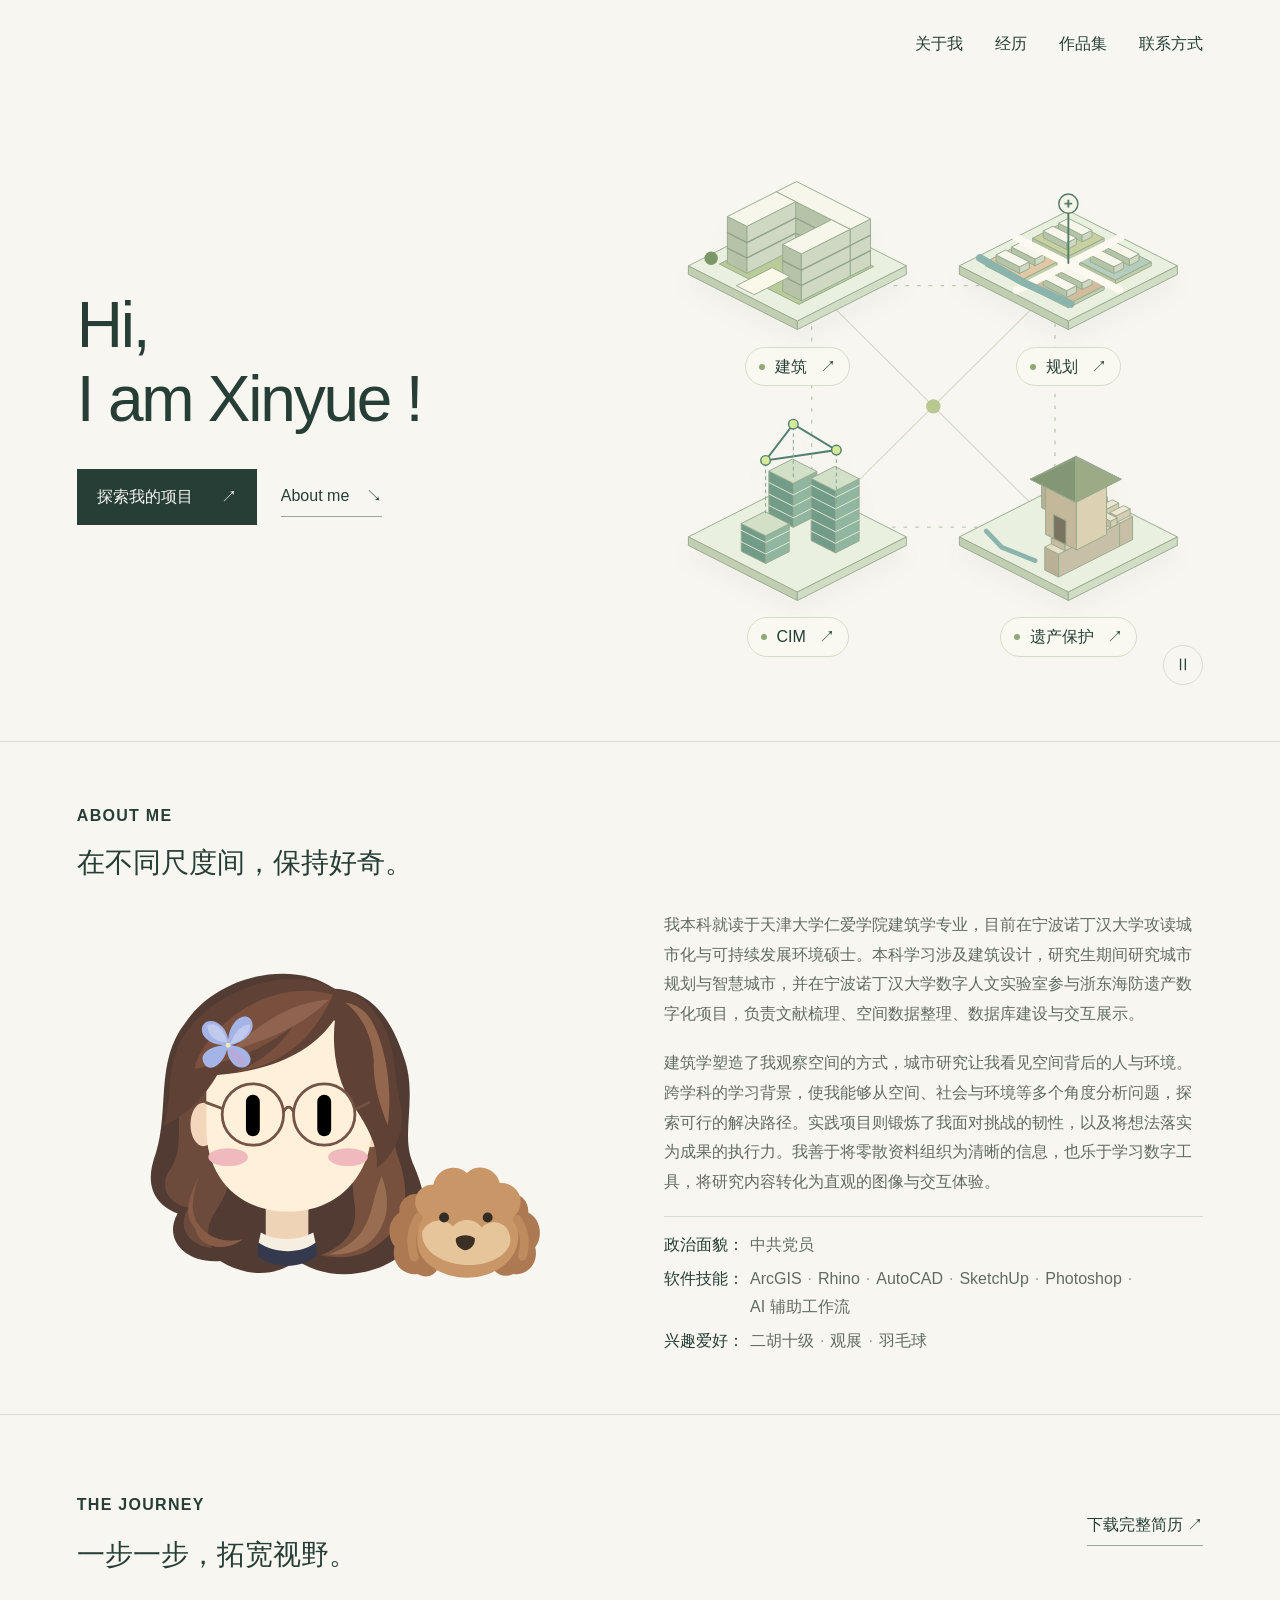
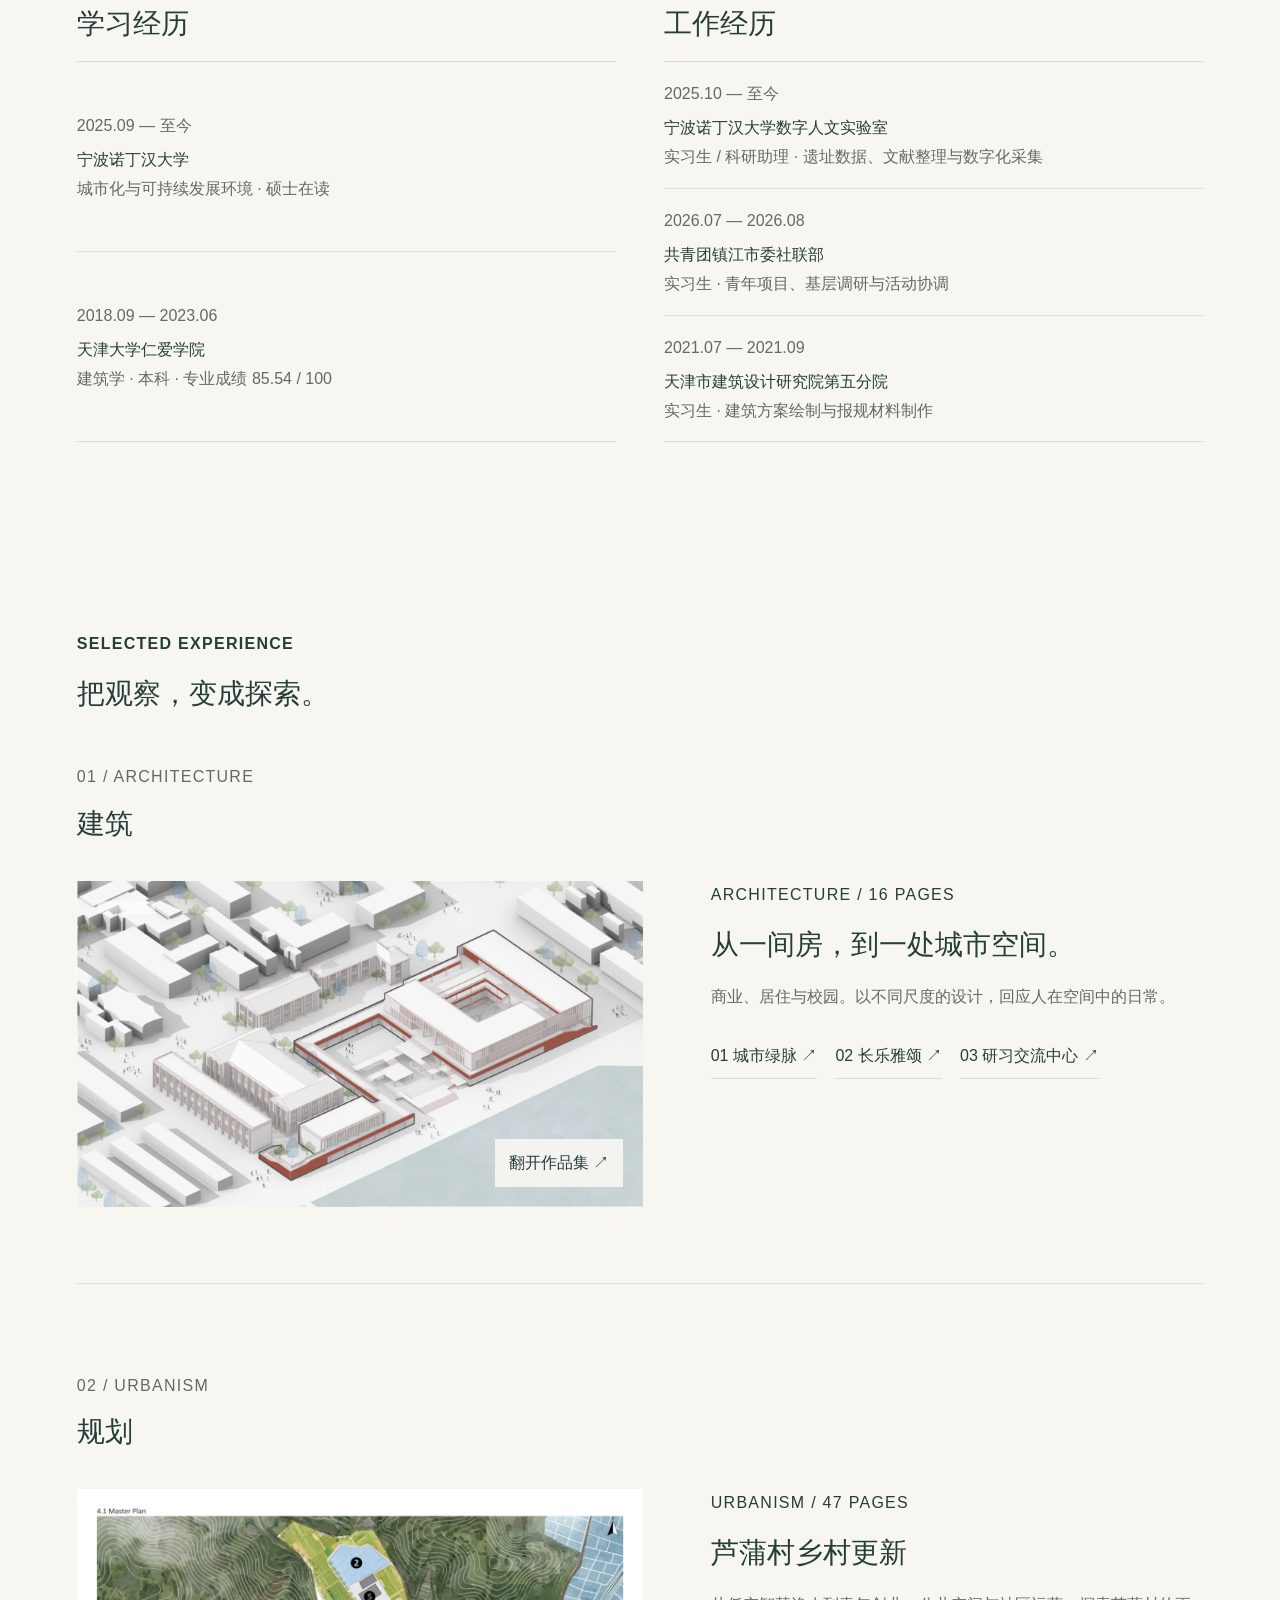
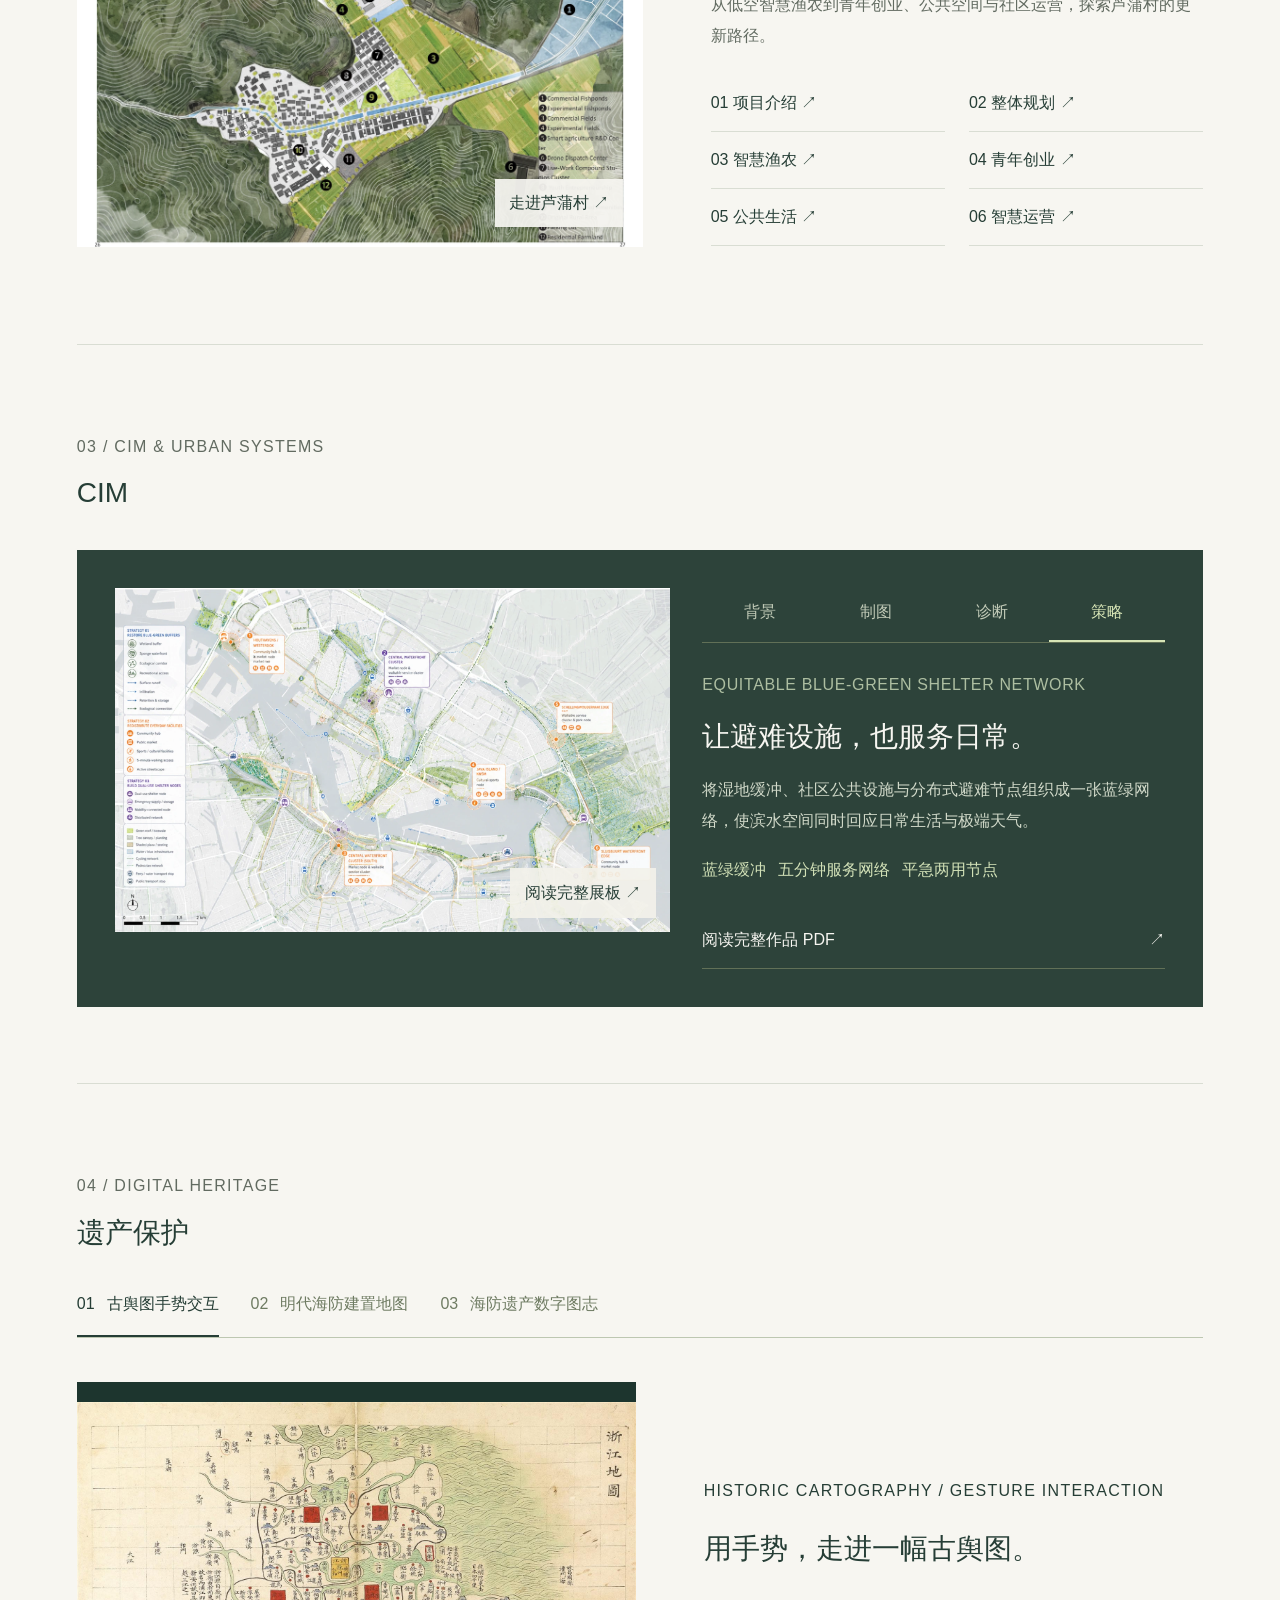
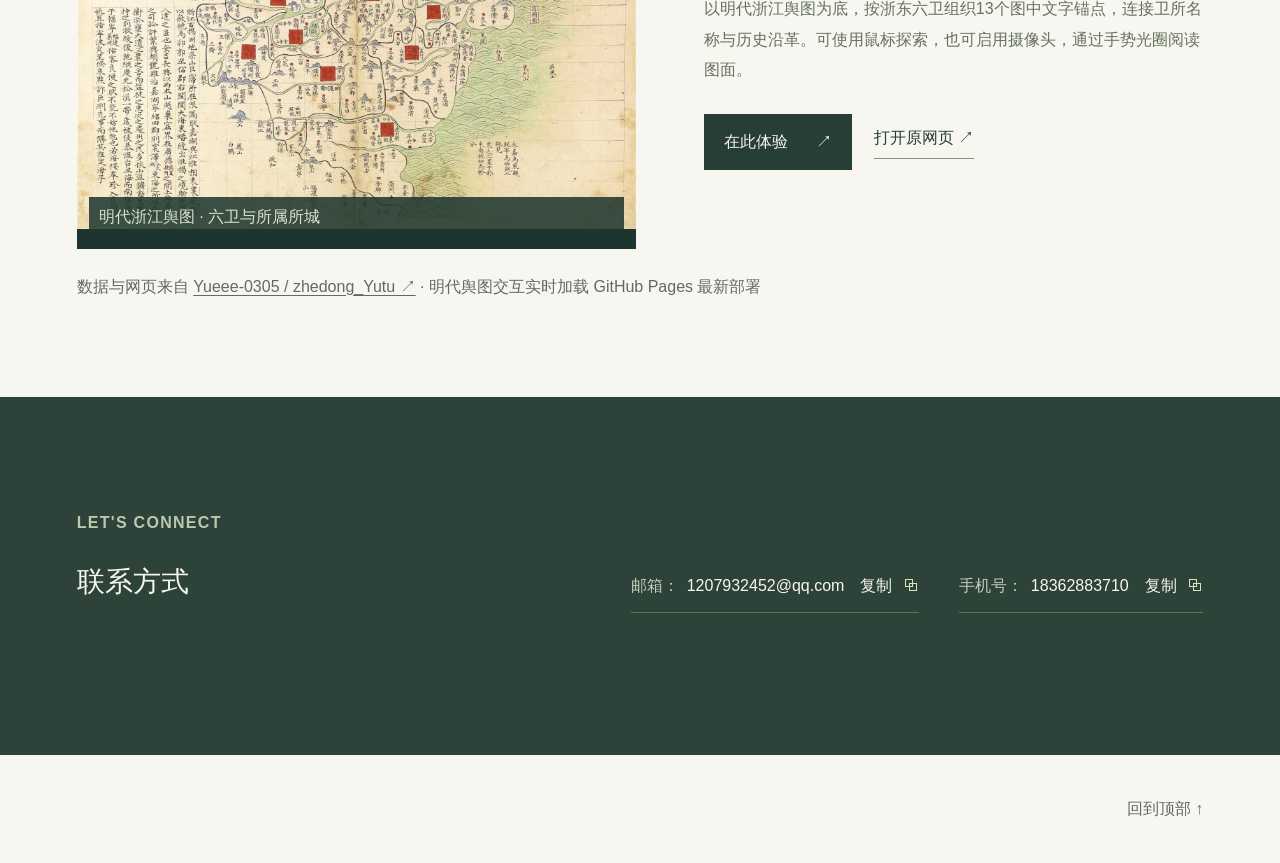
==== commit b6716c38: "Refresh historical map presentation and live deployment reference" ====
--- a/index.html
+++ b/index.html
@@ -1,6 +1,6 @@
 <!doctype html>
 <html lang="zh-CN">
-<head><meta charset="utf-8"><meta name="viewport" content="width=device-width, initial-scale=1"><meta name="theme-color" content="#f3f2eb"><title>刘欣越 Xinyue Liu｜空间与数字之间</title><meta name="description" content="刘欣越的个人作品与研究档案：建筑、城市规划、遗产数字化与 CIM 交互探索。"><link rel="stylesheet" href="style.css"></head>
+<head><meta charset="utf-8"><meta name="viewport" content="width=device-width, initial-scale=1"><meta name="theme-color" content="#f3f2eb"><title>xinyue-portfolio</title><meta name="description" content="刘欣越的个人作品与研究档案：建筑、城市规划、遗产数字化与 CIM 交互探索。"><link rel="stylesheet" href="style.css"></head>
 <body>
 <header><nav aria-label="主导航"><a href="#about">关于我</a><a href="#journey">经历</a><a href="#works">作品集</a><a href="#contact">联系方式</a></nav></header>
 <main>
@@ -52,9 +52,9 @@
 <div class="feature-story"><div class="phase-selector" role="group" aria-label="选择作品研究阶段"><button data-phase="0" aria-pressed="false"><small>00</small>背景</button><button data-phase="1" aria-pressed="false"><small>01</small>制图</button><button data-phase="2" aria-pressed="false"><small>02</small>诊断</button><button data-phase="3" aria-pressed="true"><small>03</small>策略</button></div><div class="phase-content" aria-live="polite"><p id="phase-en">EQUITABLE BLUE-GREEN SHELTER NETWORK</p><h4 id="phase-title">让避难设施，也服务日常。</h4><p id="phase-body">将湿地缓冲、社区公共设施与分布式避难节点组织成一张蓝绿网络，使滨水空间同时回应日常生活与极端天气。</p><div id="phase-tags"><span>蓝绿缓冲</span><span>五分钟服务网络</span><span>平急两用节点</span></div></div><a class="feature-pdf" href="assets/amsterdam/Amasterdam.pdf" target="_blank" rel="noopener">阅读完整作品 PDF <span>↗</span></a></div></div>
 
 </article><article class="work-module research" id="research"><div class="module-heading"><p class="eyebrow">04 / DIGITAL HERITAGE</p><h3>遗产保护</h3></div><div class="research-tabs" role="group" aria-label="选择交互研究成果"><button data-research="gesture" aria-pressed="true"><span>01</span>古舆图手势交互</button><button data-research="ming" aria-pressed="false"><span>02</span>明代海防建置地图</button><button data-research="atlas" aria-pressed="false"><span>03</span>海防遗产数字图志</button></div>
-<div class="research-stage"><div class="research-preview" id="research-preview"><img id="research-image" src="assets/heritage/ming-zhejiang-map.jpg" alt="既有手势交互网页使用的明代浙江舆图" loading="lazy"><div id="map-lens" hidden></div><span class="research-image-note" id="research-image-note">项目使用的历史舆图 · 局部放大预览</span></div><div class="research-summary"><p class="eyebrow" id="research-en">HISTORIC CARTOGRAPHY / GESTURE INTERACTION</p><h3 id="research-title">用手势，走进一幅古舆图。</h3><p id="research-description">将历史舆图与手势识别结合，以掌心光圈放大局部、照亮预设点位。在这里先移动鼠标或手指探索图面，再打开完整的手势交互网页。</p><div class="research-stats" id="research-stats" hidden></div><div class="research-actions"><button id="load-research" class="primary">启用放大镜 <span>＋</span></button><a id="research-link" href="https://yueee-0305.github.io/zhedong_Yutu/" target="_blank" rel="noopener">打开原网页 ↗</a></div></div></div>
+<div class="research-stage"><div class="research-preview" id="research-preview"><img id="research-image" src="assets/heritage/ming-zhejiang-map.jpg" alt="明代浙江舆图交互使用的历史图像" loading="lazy"><div id="map-lens" hidden></div><span class="research-image-note" id="research-image-note">明代浙江舆图 · 六卫与所属所城</span></div><div class="research-summary"><p class="eyebrow" id="research-en">HISTORIC CARTOGRAPHY / GESTURE INTERACTION</p><h3 id="research-title">用手势，走进一幅古舆图。</h3><p id="research-description">以明代浙江舆图为底，按浙东六卫组织13个图中文字锚点，连接卫所名称与历史沿革。可使用鼠标探索，也可启用摄像头，通过手势光圈阅读图面。</p><div class="research-stats" id="research-stats" hidden></div><div class="research-actions"><button id="load-research" class="primary">在此体验 <span>↗</span></button><a id="research-link" href="https://yueee-0305.github.io/zhedong_Yutu/" target="_blank" rel="noopener">打开原网页 ↗</a></div></div></div>
 <div id="research-live" hidden><div class="live-toolbar"><span id="live-title">交互体验</span><a id="live-fullscreen" href="experiences/ming-map.html" target="_blank" rel="noopener">独立窗口 ↗</a><button id="close-research" aria-label="关闭嵌入式交互体验">收起 ×</button></div><div id="research-frame"></div></div>
-<p class="research-source">数据与网页来自 <a href="https://github.com/Yueee-0305/zhedong_Yutu" target="_blank" rel="noopener">Yueee-0305 / zhedong_Yutu ↗</a> · 本站收录版本：2026.10.12</p>
+<p class="research-source">数据与网页来自 <a href="https://github.com/Yueee-0305/zhedong_Yutu" target="_blank" rel="noopener">Yueee-0305 / zhedong_Yutu ↗</a> · 明代舆图交互实时加载 GitHub Pages 最新部署</p>
 </article></section><section class="contact section" id="contact"><p class="eyebrow">LET'S CONNECT</p><div class="contact-line"><h2>联系方式</h2><div class="contact-actions"><div class="contact-row"><span class="contact-label">邮箱：</span><a href="mailto:1207932452@qq.com">1207932452@qq.com</a><button id="copy-email" data-copy="1207932452@qq.com" data-copy-label="邮箱" aria-label="复制邮箱">复制 <span aria-hidden="true">⧉</span></button></div><div class="contact-row"><span class="contact-label">手机号：</span><a href="tel:+8618362883710">18362883710</a><button id="copy-phone" data-copy="18362883710" data-copy-label="手机号" aria-label="复制手机号">复制 <span aria-hidden="true">⧉</span></button></div><p id="copy-status" role="status" aria-live="polite"></p></div></div></section>
 </main><footer><a href="#home">回到顶部 ↑</a></footer>
 <dialog id="project-dialog" aria-labelledby="dialog-title"><div class="dialog-head"><span>PROJECT ARCHIVE</span><button id="close-dialog" aria-label="关闭项目详情">关闭 ×</button></div><div id="dialog-art"></div><div class="dialog-body"><p id="dialog-category" class="eyebrow"></p><h2 id="dialog-title"></h2><p id="dialog-description"></p><div id="dialog-details"></div><p class="dialog-source"></p></div></dialog>
